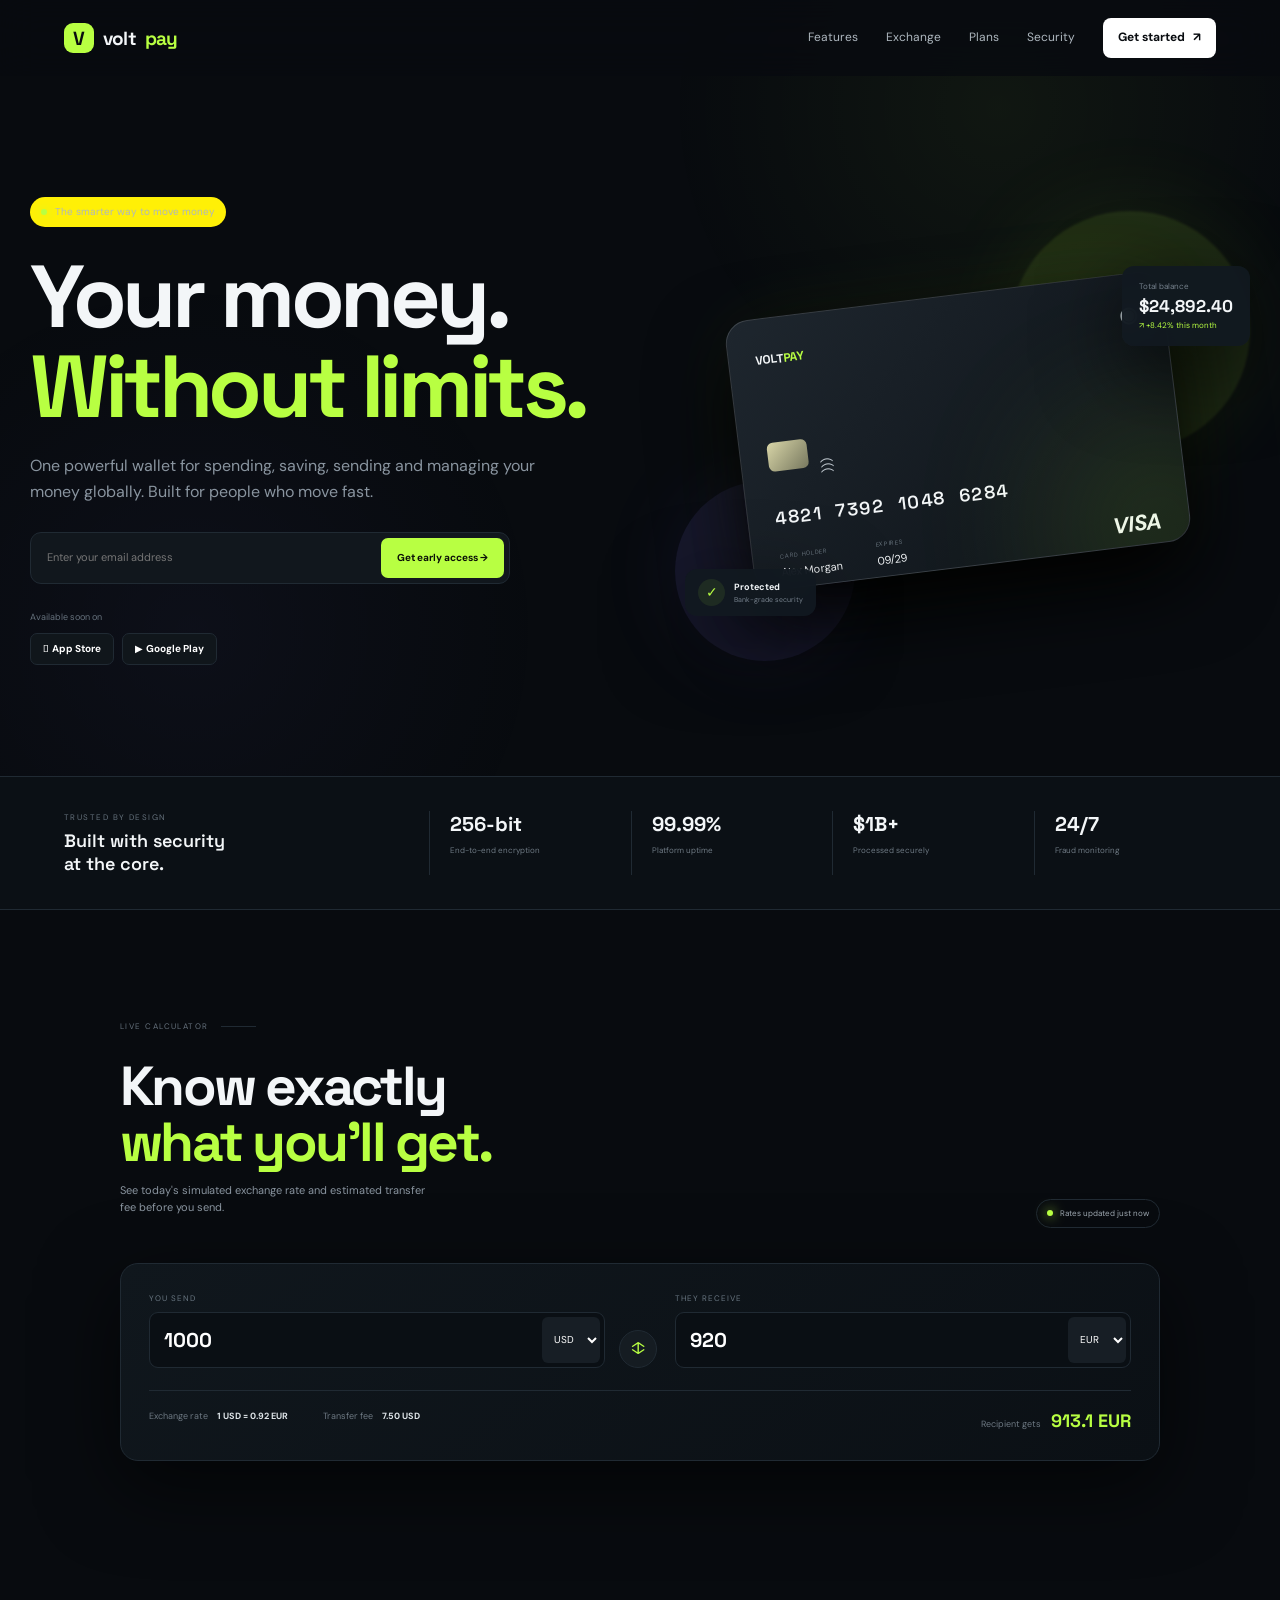
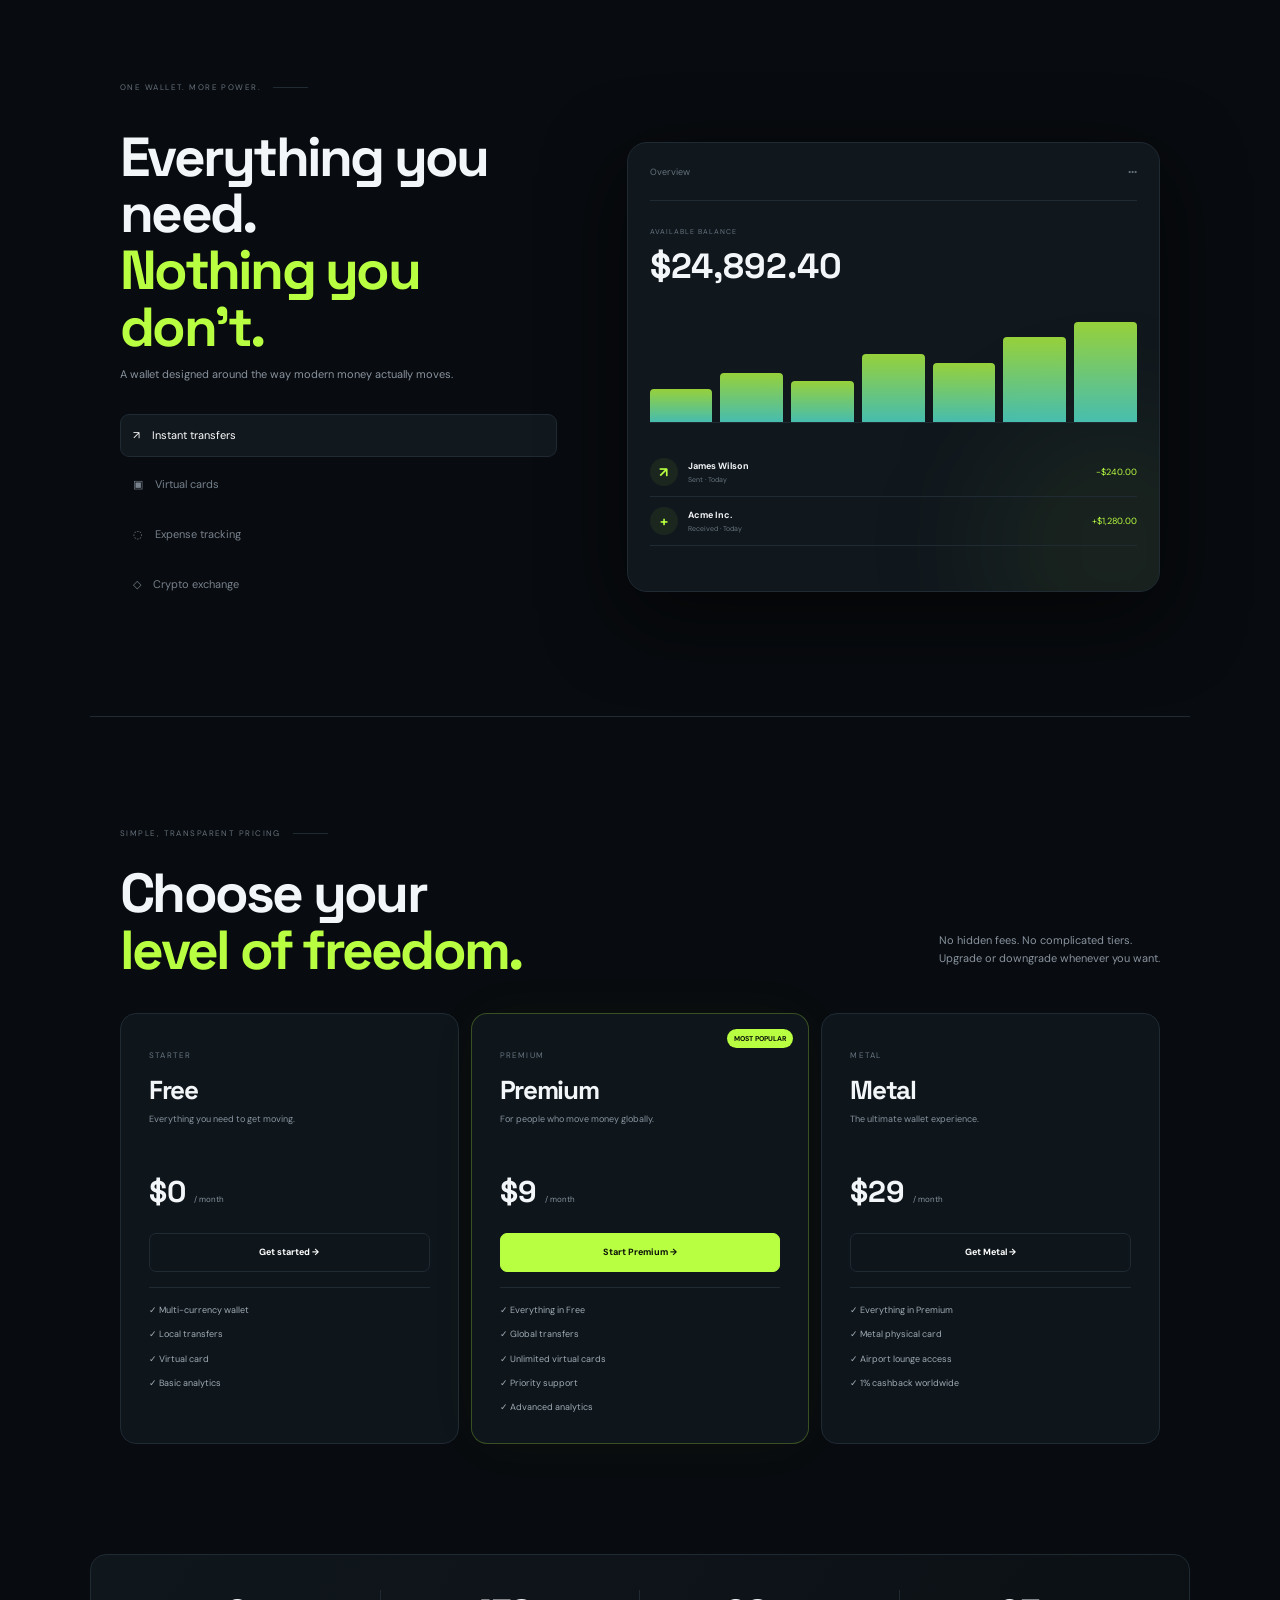
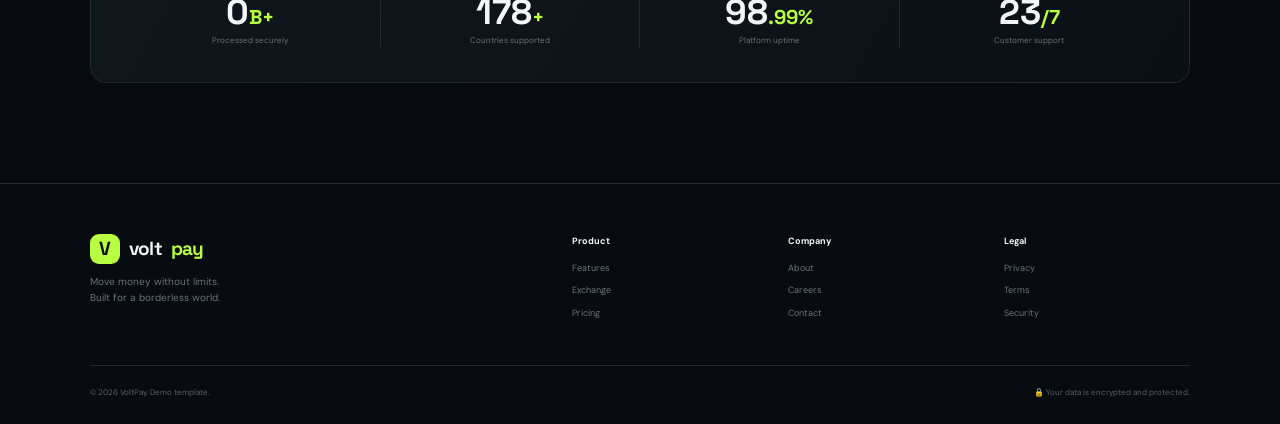
==== index.html @ f2772d33 "Add files via upload" ====
<!doctype html>
<html lang="en">
<head>
  <meta charset="utf-8">
  <meta name="viewport" content="width=device-width, initial-scale=1">
  <meta name="description" content="VoltPay — modern fintech and digital wallet landing page template.">
  <title>VoltPay — Digital Wallet</title>
  <link rel="preconnect" href="https://fonts.googleapis.com">
  <link rel="preconnect" href="https://fonts.gstatic.com" crossorigin>
  <link href="https://fonts.googleapis.com/css2?family=DM+Sans:wght@400;500;600;700&family=Space+Grotesk:wght@600;700&display=swap" rel="stylesheet">
  <link rel="stylesheet" href="css/styles.css">
</head>
<body>
<header class="site-header" id="site-header">
  <a class="logo" href="#"><span class="logo-mark">V</span>volt<span>pay</span></a>
  <nav class="nav" id="nav" aria-label="Primary navigation">
    <a href="#features">Features</a>
    <a href="#calculator">Exchange</a>
    <a href="#pricing">Plans</a>
    <a href="#security">Security</a>
    <a class="nav-cta" href="#signup">Get started <b>↗</b></a>
  </nav>
  <button class="menu-toggle" id="menu-toggle" aria-label="Open navigation" aria-expanded="false">☰</button>
</header>

<main>
<section class="hero">
  <div class="hero-copy">
    <div class="eyebrow"><i></i> The smarter way to move money</div>
    <h1>Your money.<br><em>Without limits.</em></h1>
    <p>One powerful wallet for spending, saving, sending and managing your money globally. Built for people who move fast.</p>
    <form class="signup" id="signup">
      <input type="email" placeholder="Enter your email address" aria-label="Email address" required>
      <button type="submit">Get early access <span>→</span></button>
    </form>
    <div class="download">
      <small>Available soon on</small>
      <div>
        <button type="button"> <b>App Store</b></button>
        <button type="button">▶ <b>Google Play</b></button>
      </div>
    </div>
  </div>

  <div class="hero-visual" aria-label="Digital card preview">
    <div class="orb orb-a"></div>
    <div class="orb orb-b"></div>
    <div class="wallet-card">
      <div class="card-top"><span>VOLT<span>PAY</span></span><i>◉</i></div>
      <div class="chip"></div>
      <div class="contactless">)))</div>
      <div class="card-number">4821&nbsp;&nbsp;7392&nbsp;&nbsp;1048&nbsp;&nbsp;6284</div>
      <div class="card-bottom">
        <span><small>CARD HOLDER</small>Alex Morgan</span>
        <span><small>EXPIRES</small>09/29</span>
        <strong>VISA</strong>
      </div>
    </div>
    <div class="balance-float">
      <small>Total balance</small>
      <b>$24,892.40</b>
      <span>↗ +8.42% this month</span>
    </div>
    <div class="secure-float"><i>✓</i><span><b>Protected</b><small>Bank-grade security</small></span></div>
  </div>
</section>

<section class="trust" id="security">
  <div class="trust-copy">
    <span>TRUSTED BY DESIGN</span>
    <b>Built with security<br>at the core.</b>
  </div>
  <div class="trust-items">
    <div><strong>256-bit</strong><small>End-to-end encryption</small></div>
    <div><strong>99.99%</strong><small>Platform uptime</small></div>
    <div><strong>$1B+</strong><small>Processed securely</small></div>
    <div><strong>24/7</strong><small>Fraud monitoring</small></div>
  </div>
</section>

<section class="section calculator" id="calculator">
  <div class="section-label">LIVE CALCULATOR <span></span></div>
  <div class="calc-head">
    <div>
      <h2>Know exactly<br><em>what you'll get.</em></h2>
      <p>See today's simulated exchange rate and estimated transfer fee before you send.</p>
    </div>
    <div class="rate-pill"><i></i> Rates updated just now</div>
  </div>
  <div class="calc-box">
    <div class="calc-field">
      <label for="amount">You send</label>
      <div><input id="amount" type="number" value="1000" min="0"><select id="from" aria-label="Send currency"><option>USD</option><option>EUR</option><option>GBP</option><option>NGN</option></select></div>
    </div>
    <button class="swap" id="swap" type="button" aria-label="Swap currencies">↕</button>
    <div class="calc-field">
      <label for="result">They receive</label>
      <div><input id="result" readonly><select id="to" aria-label="Receive currency"><option>EUR</option><option>USD</option><option>GBP</option><option>NGN</option></select></div>
    </div>
    <div class="calc-summary">
      <span>Exchange rate <b id="rate">—</b></span>
      <span>Transfer fee <b id="fee">—</b></span>
      <span class="receive">Recipient gets <strong id="receive">—</strong></span>
    </div>
  </div>
</section>

<section class="section features" id="features">
  <div class="section-label">ONE WALLET. MORE POWER. <span></span></div>
  <div class="feature-layout">
    <div>
      <h2>Everything you need.<br><em>Nothing you don't.</em></h2>
      <p class="intro">A wallet designed around the way modern money actually moves.</p>
      <div class="tabs" role="tablist" aria-label="Wallet features">
        <button class="active" data-tab="transfer" role="tab">↗ <span>Instant transfers</span></button>
        <button data-tab="card" role="tab">▣ <span>Virtual cards</span></button>
        <button data-tab="track" role="tab">◌ <span>Expense tracking</span></button>
        <button data-tab="crypto" role="tab">◇ <span>Crypto exchange</span></button>
      </div>
    </div>

    <div class="feature-screen">
      <div class="screen-top"><span>Overview</span><span>•••</span></div>

      <div class="feature-content active" data-panel="transfer">
        <small>AVAILABLE BALANCE</small>
        <strong>$24,892.40</strong>
        <div class="mini-chart"><i></i><i></i><i></i><i></i><i></i><i></i><i></i></div>
        <div class="transaction"><b>↗</b><span><strong>James Wilson</strong><small>Sent · Today</small></span><em>-$240.00</em></div>
        <div class="transaction"><b>+</b><span><strong>Acme Inc.</strong><small>Received · Today</small></span><em class="positive">+$1,280.00</em></div>
      </div>

      <div class="feature-content" data-panel="card">
        <div class="mock-virtual-card"><span>VOLT<span>PAY</span></span><b>•••• 6284</b></div>
        <h3>Virtual card ready</h3>
        <p>Create a disposable card for safer online payments.</p>
      </div>

      <div class="feature-content" data-panel="track">
        <div class="budget"><span>Monthly spending</span><b>$2,480 <small>/ $4,000</small></b><i><u></u></i></div>
        <h3>Stay in control</h3>
        <p>Automatic categories and smart spending insights.</p>
      </div>

      <div class="feature-content" data-panel="crypto">
        <div class="coin-row"><span>₿</span><b>Bitcoin</b><strong>$68,420</strong><em>+4.2%</em></div>
        <div class="coin-row"><span>Ξ</span><b>Ethereum</b><strong>$3,842</strong><em>+2.8%</em></div>
        <h3>Trade in one place</h3>
      </div>
    </div>
  </div>
</section>

<section class="section plans" id="pricing">
  <div class="section-label">SIMPLE, TRANSPARENT PRICING <span></span></div>
  <div class="pricing-head">
    <div><h2>Choose your<br><em>level of freedom.</em></h2></div>
    <p>No hidden fees. No complicated tiers.<br>Upgrade or downgrade whenever you want.</p>
  </div>
  <div class="price-grid">
    <article><span class="plan-tag">STARTER</span><h3>Free</h3><p>Everything you need to get moving.</p><strong>$0 <small>/ month</small></strong><button>Get started →</button><ul><li>✓ Multi-currency wallet</li><li>✓ Local transfers</li><li>✓ Virtual card</li><li>✓ Basic analytics</li></ul></article>
    <article class="featured"><span class="popular">MOST POPULAR</span><span class="plan-tag">PREMIUM</span><h3>Premium</h3><p>For people who move money globally.</p><strong>$9 <small>/ month</small></strong><button>Start Premium →</button><ul><li>✓ Everything in Free</li><li>✓ Global transfers</li><li>✓ Unlimited virtual cards</li><li>✓ Priority support</li><li>✓ Advanced analytics</li></ul></article>
    <article><span class="plan-tag">METAL</span><h3>Metal</h3><p>The ultimate wallet experience.</p><strong>$29 <small>/ month</small></strong><button>Get Metal →</button><ul><li>✓ Everything in Premium</li><li>✓ Metal physical card</li><li>✓ Airport lounge access</li><li>✓ 1% cashback worldwide</li></ul></article>
  </div>
</section>

<section class="counter-section" aria-label="Platform statistics">
  <div><strong class="counter" data-target="1">0</strong><span>B+</span><small>Processed securely</small></div>
  <div><strong class="counter" data-target="180">0</strong><span>+</span><small>Countries supported</small></div>
  <div><strong class="counter" data-target="99">0</strong><span>.99%</span><small>Platform uptime</small></div>
  <div><strong class="counter" data-target="24">0</strong><span>/7</span><small>Customer support</small></div>
</section>
</main>

<footer>
  <div class="footer-main">
    <div><a class="logo" href="#"><span class="logo-mark">V</span>volt<span>pay</span></a><p>Move money without limits.<br>Built for a borderless world.</p></div>
    <div class="footer-links">
      <div><b>Product</b><a href="#features">Features</a><a href="#calculator">Exchange</a><a href="#pricing">Pricing</a></div>
      <div><b>Company</b><a href="#">About</a><a href="#">Careers</a><a href="#">Contact</a></div>
      <div><b>Legal</b><a href="#">Privacy</a><a href="#">Terms</a><a href="#">Security</a></div>
    </div>
  </div>
  <div class="footer-bottom"><span>© 2026 VoltPay. Demo template.</span><span>🔒 Your data is encrypted and protected.</span></div>
</footer>
<script src="js/app.js"></script>
</body>
</html>
---- css/styles.css ----
/* =========================================================
   VOLTPAY DESIGN TOKENS
   Change these variables to rebrand the entire template.
   ========================================================= */
:root {
  --bg: #080b0f;
  --surface: #10151b;
  --surface-2: #151c23;
  --line: #202a33;
  --text: #f3f6f8;
  --muted: #89949f;
  --lime: #b8ff42;
  --cyan: #54e6d3;
  --purple: #8b7cff;
  --radius: 18px;
  --font: "DM Sans", sans-serif;
  --display: "Space Grotesk", sans-serif;
  --shadow: 0 25px 80px #0009;
}

* { box-sizing: border-box; }
html { scroll-behavior: smooth; }
body {
  margin: 0;
  overflow-x: hidden;
  background: var(--bg);
  color: var(--text);
  font: 14px/1.6 var(--font);
}
body::before {
  content: "";
  position: fixed;
  inset: 0;
  z-index: -1;
  pointer-events: none;
  background:
    radial-gradient(circle at 78% 12%, #b8ff420d, transparent 26%),
    radial-gradient(circle at 15% 70%, #8b7cff0b, transparent 28%);
}
button, input, select { font: inherit; }
button { cursor: pointer; }
a { color: inherit; text-decoration: none; }

.site-header {
  position: sticky;
  top: 0;
  z-index: 50;
  height: 76px;
  display: flex;
  align-items: center;
  justify-content: space-between;
  padding: 0 clamp(20px, 5vw, 80px);
  background: #080b0fcc;
  border-bottom: 1px solid #fff06;
  backdrop-filter: blur(18px);
}
.logo {
  display: flex;
  align-items: center;
  gap: 9px;
  font: 700 19px var(--display);
  letter-spacing: -.04em;
}
.logo > span:last-child { color: var(--lime); }
.logo-mark {
  display: grid;
  place-items: center;
  width: 30px;
  height: 30px;
  border-radius: 9px;
  background: var(--lime);
  color: #080b0f;
  font-weight: 800;
}
.nav { display: flex; align-items: center; gap: 28px; color: #aeb7bf; font-size: 12px; }
.nav a:hover { color: #fff; }
.nav-cta {
  padding: 10px 15px;
  border-radius: 8px;
  background: #fff;
  color: #080b0f !important;
  font-weight: 700;
}
.nav-cta b { margin-left: 5px; }
.menu-toggle { display: none; border: 0; background: transparent; color: #fff; font-size: 22px; }

.hero {
  max-width: 1280px;
  min-height: 700px;
  margin: auto;
  padding: 90px 30px 80px;
  display: grid;
  grid-template-columns: 1fr 1fr;
  align-items: center;
  gap: 50px;
}
.eyebrow {
  display: inline-flex;
  align-items: center;
  gap: 8px;
  padding: 7px 11px;
  border: 1px solid #fff10;
  border-radius: 99px;
  background: #fff006;
  color: #aeb7bf;
  font-size: 10px;
}
.eyebrow i, .rate-pill i {
  width: 6px;
  height: 6px;
  border-radius: 50%;
  background: var(--lime);
  box-shadow: 0 0 12px var(--lime);
}
h1, h2, h3 { font-family: var(--display); line-height: 1.03; letter-spacing: -.05em; }
h1 { margin: 25px 0 20px; font-size: clamp(55px, 7vw, 88px); }
h2 { font-size: clamp(35px, 5vw, 55px); margin: 0; }
em { color: var(--lime); font-style: normal; }
.hero-copy > p { max-width: 520px; color: var(--muted); font-size: 16px; }

.signup {
  max-width: 480px;
  margin: 28px 0 20px;
  padding: 5px;
  display: flex;
  border: 1px solid var(--line);
  border-radius: 11px;
  background: #11171d;
}
.signup input {
  flex: 1;
  min-width: 0;
  padding: 11px;
  border: 0;
  outline: 0;
  background: transparent;
  color: #fff;
  font-size: 11px;
}
.signup button {
  padding: 11px 16px;
  border: 0;
  border-radius: 7px;
  background: var(--lime);
  color: #0b0f08;
  font-size: 10px;
  font-weight: 700;
}
.download small { color: #66727d; font-size: 9px; }
.download > div { display: flex; gap: 8px; margin-top: 7px; }
.download button {
  padding: 7px 12px;
  border: 1px solid var(--line);
  border-radius: 7px;
  background: #10161b;
  color: #fff;
  font-size: 10px;
}

.hero-visual { position: relative; height: 500px; display: grid; place-items: center; }
.orb { position: absolute; border-radius: 50%; }
.orb-a { width: 240px; height: 240px; top: 30px; right: 0; background: #b8ff4220; filter: blur(1px); box-shadow: 0 0 100px #b8ff4215; }
.orb-b { width: 180px; height: 180px; left: 10px; bottom: 20px; background: #8b7cff20; box-shadow: 0 0 90px #8b7cff15; }
.wallet-card {
  position: relative;
  z-index: 2;
  width: min(440px, 80%);
  aspect-ratio: 1.62;
  padding: 27px;
  overflow: hidden;
  transform: rotate(-7deg);
  border: 1px solid #ffffff25;
  border-radius: 24px;
  background: linear-gradient(135deg, #1e262e, #0d1217);
  box-shadow: 0 35px 80px #000, 0 0 80px #b8ff4210;
}
.wallet-card::after {
  content: "";
  position: absolute;
  width: 220px;
  height: 220px;
  right: -80px;
  bottom: -90px;
  border-radius: 50%;
  background: var(--lime);
  filter: blur(80px);
  opacity: .15;
}
.card-top, .card-bottom { display: flex; align-items: center; justify-content: space-between; }
.card-top { font: 700 12px var(--display); }
.card-top span span { color: var(--lime); }
.card-top i { color: #b6c0c8; font-size: 21px; font-style: normal; }
.chip { width: 40px; height: 29px; margin-top: 70px; border-radius: 6px; background: linear-gradient(135deg, #d8d5a7, #77785f); }
.contactless { position: absolute; top: 142px; left: 78px; transform: rotate(-90deg); color: #bbc3ca; font-size: 13px; }
.card-number { margin-top: 35px; font: 600 18px var(--display); letter-spacing: .09em; }
.card-bottom { justify-content: flex-start; gap: 35px; margin-top: 20px; }
.card-bottom span { font-size: 11px; }
.card-bottom small { display: block; margin-bottom: 3px; color: #68747e; font-size: 6px; letter-spacing: .12em; }
.card-bottom strong { margin-left: auto; font-size: 22px; font-style: italic; }
.balance-float, .secure-float {
  position: absolute;
  z-index: 3;
  border: 1px solid #fff14;
  border-radius: 12px;
  background: #121920ef;
  backdrop-filter: blur(15px);
  box-shadow: var(--shadow);
}
.balance-float { top: 85px; right: 0; padding: 14px 17px; display: grid; gap: 2px; }
.balance-float small, .balance-float span { color: #75818c; font-size: 8px; }
.balance-float b { font: 700 17px var(--display); }
.balance-float span { color: var(--lime); }
.secure-float { left: 20px; bottom: 65px; padding: 10px 13px; display: flex; align-items: center; gap: 9px; }
.secure-float i { display: grid; place-items: center; width: 27px; height: 27px; border-radius: 50%; background: #b8ff4215; color: var(--lime); font-style: normal; }
.secure-float span { display: grid; font-size: 9px; }
.secure-float small { color: #77828d; font-size: 7px; }

.trust {
  display: grid;
  grid-template-columns: .8fr 2fr;
  gap: 50px;
  padding: 34px max(30px, 5vw);
  border-top: 1px solid var(--line);
  border-bottom: 1px solid var(--line);
  background: #0b1015;
}
.trust-copy { display: grid; gap: 5px; }
.trust-copy span, .section-label { color: #65717c; font-size: 8px; letter-spacing: .18em; }
.trust-copy b { font: 600 18px var(--display); }
.trust-items { display: grid; grid-template-columns: repeat(4, 1fr); gap: 20px; }
.trust-items div { padding-left: 20px; border-left: 1px solid var(--line); }
.trust-items strong { display: block; font: 700 20px var(--display); }
.trust-items small { color: #6f7a84; font-size: 8px; }

.section { max-width: 1100px; margin: auto; padding: 110px 30px; }
.section-label { display: flex; align-items: center; gap: 12px; }
.section-label span { width: 35px; height: 1px; background: var(--line); }
.calc-head, .pricing-head { display: flex; align-items: end; justify-content: space-between; margin: 25px 0 35px; }
.calc-head p, .pricing-head > p { max-width: 310px; color: var(--muted); font-size: 11px; }
.rate-pill { padding: 7px 10px; border: 1px solid var(--line); border-radius: 99px; color: #9da7b0; font-size: 8px; }
.rate-pill i { display: inline-block; margin-right: 5px; }

.calc-box {
  display: grid;
  grid-template-columns: 1fr 42px 1fr;
  gap: 14px;
  align-items: end;
  padding: 28px;
  border: 1px solid var(--line);
  border-radius: var(--radius);
  background: linear-gradient(145deg, #10171d, #0b1015);
  box-shadow: var(--shadow);
}
.calc-field label { display: block; margin-bottom: 7px; color: #697681; font-size: 8px; letter-spacing: .12em; text-transform: uppercase; }
.calc-field > div { display: flex; padding: 4px; border: 1px solid var(--line); border-radius: 9px; background: #0a0f14; }
.calc-field input { flex: 1; min-width: 0; padding: 10px; border: 0; outline: 0; background: transparent; color: #fff; font: 700 20px var(--display); }
.calc-field select { padding: 0 8px; border: 0; border-radius: 6px; background: #171e25; color: #fff; font-size: 10px; }
.swap { width: 38px; height: 38px; border: 1px solid var(--line); border-radius: 50%; background: #151c22; color: var(--lime); font-size: 17px; }
.calc-summary { grid-column: 1 / -1; display: flex; gap: 35px; margin-top: 8px; padding-top: 18px; border-top: 1px solid var(--line); color: #6d7882; font-size: 9px; }
.calc-summary b { margin-left: 7px; color: #dfe5e9; }
.calc-summary .receive { margin-left: auto; }
.calc-summary strong { margin-left: 8px; color: var(--lime); font: 700 18px var(--display); }

.feature-layout { display: grid; grid-template-columns: .9fr 1.1fr; gap: 70px; align-items: center; margin-top: 35px; }
.intro { max-width: 340px; color: var(--muted); font-size: 11px; }
.tabs { display: grid; gap: 6px; margin-top: 30px; }
.tabs button {
  display: flex; align-items: center; gap: 12px; padding: 12px;
  border: 1px solid transparent; border-radius: 9px;
  background: transparent; color: #77828d; text-align: left; font-size: 11px;
}
.tabs button.active { border-color: var(--line); background: #11181e; color: #fff; }
.feature-screen {
  position: relative;
  min-height: 450px;
  padding: 22px;
  overflow: hidden;
  border: 1px solid var(--line);
  border-radius: 20px;
  background: #10171d;
  box-shadow: var(--shadow);
}
.feature-screen::after { content: ""; position: absolute; width: 250px; height: 250px; right: -80px; bottom: -80px; border-radius: 50%; background: #b8ff4210; filter: blur(70px); }
.screen-top { display: flex; justify-content: space-between; padding-bottom: 20px; border-bottom: 1px solid var(--line); color: #66737d; font-size: 9px; }
.feature-content { display: none; position: relative; z-index: 1; }
.feature-content.active { display: block; }
.feature-content > small { display: block; margin-top: 25px; color: #697580; font-size: 7px; letter-spacing: .15em; }
.feature-content > strong { display: block; margin-top: 7px; font: 700 35px var(--display); }
.mini-chart { height: 110px; display: flex; align-items: end; gap: 8px; margin: 25px 0; border-bottom: 1px solid var(--line); }
.mini-chart i { flex: 1; display: block; border-radius: 4px 4px 0 0; background: linear-gradient(var(--lime), var(--cyan)); opacity: .8; }
.mini-chart i:nth-child(1) { height: 30%; }.mini-chart i:nth-child(2) { height: 45%; }.mini-chart i:nth-child(3) { height: 38%; }.mini-chart i:nth-child(4) { height: 62%; }.mini-chart i:nth-child(5) { height: 54%; }.mini-chart i:nth-child(6) { height: 78%; }.mini-chart i:nth-child(7) { height: 92%; }
.transaction { display: flex; align-items: center; gap: 10px; padding: 10px 0; border-bottom: 1px solid var(--line); }
.transaction > b { display: grid; place-items: center; width: 28px; height: 28px; border-radius: 50%; background: #b8ff4210; color: var(--lime); }
.transaction span { display: grid; flex: 1; font-size: 9px; }.transaction span small { color: #68747d; font-size: 7px; }
.transaction em { font-style: normal; font-size: 9px; }.positive { color: var(--lime); }
.mock-virtual-card { max-width: 300px; height: 150px; margin: 30px auto; padding: 20px; display: flex; flex-direction: column; justify-content: space-between; transform: rotate(3deg); border-radius: 15px; background: linear-gradient(135deg, #b8ff42, #75a928); color: #081008; font: 700 12px var(--display); box-shadow: 0 20px 50px #b8ff4220; }
.mock-virtual-card span span { color: #fff; }
.feature-content h3 { margin: 30px 0 4px; font: 700 20px var(--display); }
.feature-content p { color: var(--muted); font-size: 10px; }
.budget { margin-top: 30px; padding: 25px; border: 1px solid var(--line); border-radius: 12px; background: #0b1015; }
.budget span { display: block; color: #77828c; font-size: 9px; }.budget > b { display: block; margin: 8px 0 20px; font: 700 25px var(--display); }.budget small { color: var(--muted); font-size: 9px; }
.budget i { display: block; height: 9px; overflow: hidden; border-radius: 99px; background: #202a31; }.budget u { display: block; width: 62%; height: 100%; border-radius: 99px; background: var(--lime); text-decoration: none; }
.coin-row { display: grid; grid-template-columns: 35px 1fr auto auto; align-items: center; gap: 9px; padding: 16px 0; margin-top: 10px; border-bottom: 1px solid var(--line); }
.coin-row > span { display: grid; place-items: center; width: 30px; height: 30px; border-radius: 50%; background: #fff08; font-size: 16px; }.coin-row b, .coin-row strong { font-size: 10px; }.coin-row em { color: var(--lime); font-size: 8px; font-style: normal; }

.plans { border-top: 1px solid var(--line); }
.price-grid { display: grid; grid-template-columns: repeat(3, 1fr); gap: 12px; }
.price-grid article { position: relative; padding: 28px; border: 1px solid var(--line); border-radius: 16px; background: #0e151b; }
.price-grid article.featured { border-color: #b8ff4240; box-shadow: 0 0 60px #b8ff4208; }
.popular { position: absolute; top: 15px; right: 15px; padding: 4px 7px; border-radius: 99px; background: var(--lime); color: #0a1008; font-size: 7px; font-weight: 700; }
.plan-tag { color: #697681; font-size: 8px; letter-spacing: .15em; }
.price-grid h3 { margin: 12px 0 6px; font-size: 26px; }.price-grid p { min-height: 38px; color: var(--muted); font-size: 9px; }
.price-grid article > strong { display: block; margin: 22px 0; font: 700 30px var(--display); }.price-grid article > strong small { color: var(--muted); font: 400 8px var(--font); }
.price-grid button { width: 100%; padding: 11px; border: 1px solid var(--line); border-radius: 7px; background: transparent; color: #fff; font-size: 9px; font-weight: 700; }
.price-grid .featured button { border-color: var(--lime); background: var(--lime); color: #0a1008; }
.price-grid ul { display: grid; gap: 10px; margin: 15px 0 0; padding: 15px 0 0; border-top: 1px solid var(--line); color: #a0abb4; font-size: 9px; list-style: none; }

.counter-section {
  max-width: 1100px;
  margin: 0 auto 100px;
  padding: 35px 30px;
  display: grid;
  grid-template-columns: repeat(4, 1fr);
  text-align: center;
  border: 1px solid var(--line);
  border-radius: 16px;
  background: linear-gradient(120deg, #10171c, #0b1015);
}
.counter-section div { border-right: 1px solid var(--line); }.counter-section div:last-child { border: 0; }
.counter-section strong { font: 700 35px var(--display); }.counter-section span { color: var(--lime); font: 700 20px var(--display); }.counter-section small { display: block; color: #66727c; font-size: 8px; }

footer { padding: 50px max(30px, 5vw) 25px; border-top: 1px solid var(--line); }
.footer-main { max-width: 1100px; margin: auto; display: grid; grid-template-columns: 1.3fr 2fr; gap: 80px; }
.footer-main > div:first-child p { color: #68747d; font-size: 10px; }
.footer-links { display: grid; grid-template-columns: repeat(3, 1fr); gap: 30px; }
.footer-links div { display: grid; align-content: start; gap: 8px; }.footer-links b { margin-bottom: 5px; font-size: 9px; }.footer-links a { color: #68747d; font-size: 9px; }.footer-links a:hover { color: #fff; }
.footer-bottom { max-width: 1100px; margin: 45px auto 0; padding-top: 20px; display: flex; justify-content: space-between; border-top: 1px solid var(--line); color: #53606b; font-size: 8px; }

@media (max-width: 850px) {
  .nav { gap: 15px; }.hero { grid-template-columns: 1fr; padding-top: 65px; }.hero-visual { height: 450px; }
  .trust { grid-template-columns: 1fr; }.feature-layout { grid-template-columns: 1fr; gap: 40px; }
  .price-grid { grid-template-columns: 1fr; }.counter-section { grid-template-columns: 1fr 1fr; gap: 25px; }.counter-section div:nth-child(2) { border: 0; }
  .footer-main { grid-template-columns: 1fr; gap: 30px; }
}
@media (max-width: 650px) {
  .site-header { height: 65px; }.menu-toggle { display: block; }
  .nav {
    position: fixed; top: 65px; right: 0; bottom: 0; width: 260px; padding: 35px 25px;
    flex-direction: column; align-items: flex-start; background: #0c1218;
    border-left: 1px solid var(--line); transform: translateX(100%); transition: transform .25s;
  }
  .nav.open { transform: translateX(0); }.nav-cta { margin-top: 10px; }
  .hero { padding: 55px 20px 70px; }.hero-copy > p { font-size: 14px; }
  .signup { display: block; padding: 0; border: 0; background: transparent; }.signup input { width: 100%; margin-bottom: 7px; padding: 13px; border: 1px solid var(--line); border-radius: 8px; background: #11171d; }.signup button { width: 100%; }
  .hero-visual { height: 380px; }.wallet-card { width: 92%; padding: 20px; }.chip { margin-top: 40px; }.card-number { margin-top: 28px; font-size: 13px; }
  .balance-float { top: 35px; right: -5px; }.secure-float { left: -5px; bottom: 25px; }
  .trust { padding: 30px 20px; }.trust-items { grid-template-columns: 1fr 1fr; gap: 18px; }.trust-items div { padding-left: 12px; }
  .section { padding: 75px 20px; }.calc-head, .pricing-head { display: block; }.rate-pill { display: inline-block; margin-top: 20px; }
  .calc-box { grid-template-columns: 1fr; padding: 18px; }.swap { justify-self: center; }.calc-summary { display: grid; gap: 10px; }.calc-summary .receive { margin: 0; }
  .feature-screen { min-height: 390px; }.counter-section { margin: 0 20px 70px; padding: 25px 15px; }
  .footer-links { grid-template-columns: 1fr 1fr; }.footer-bottom { display: grid; gap: 8px; }
}
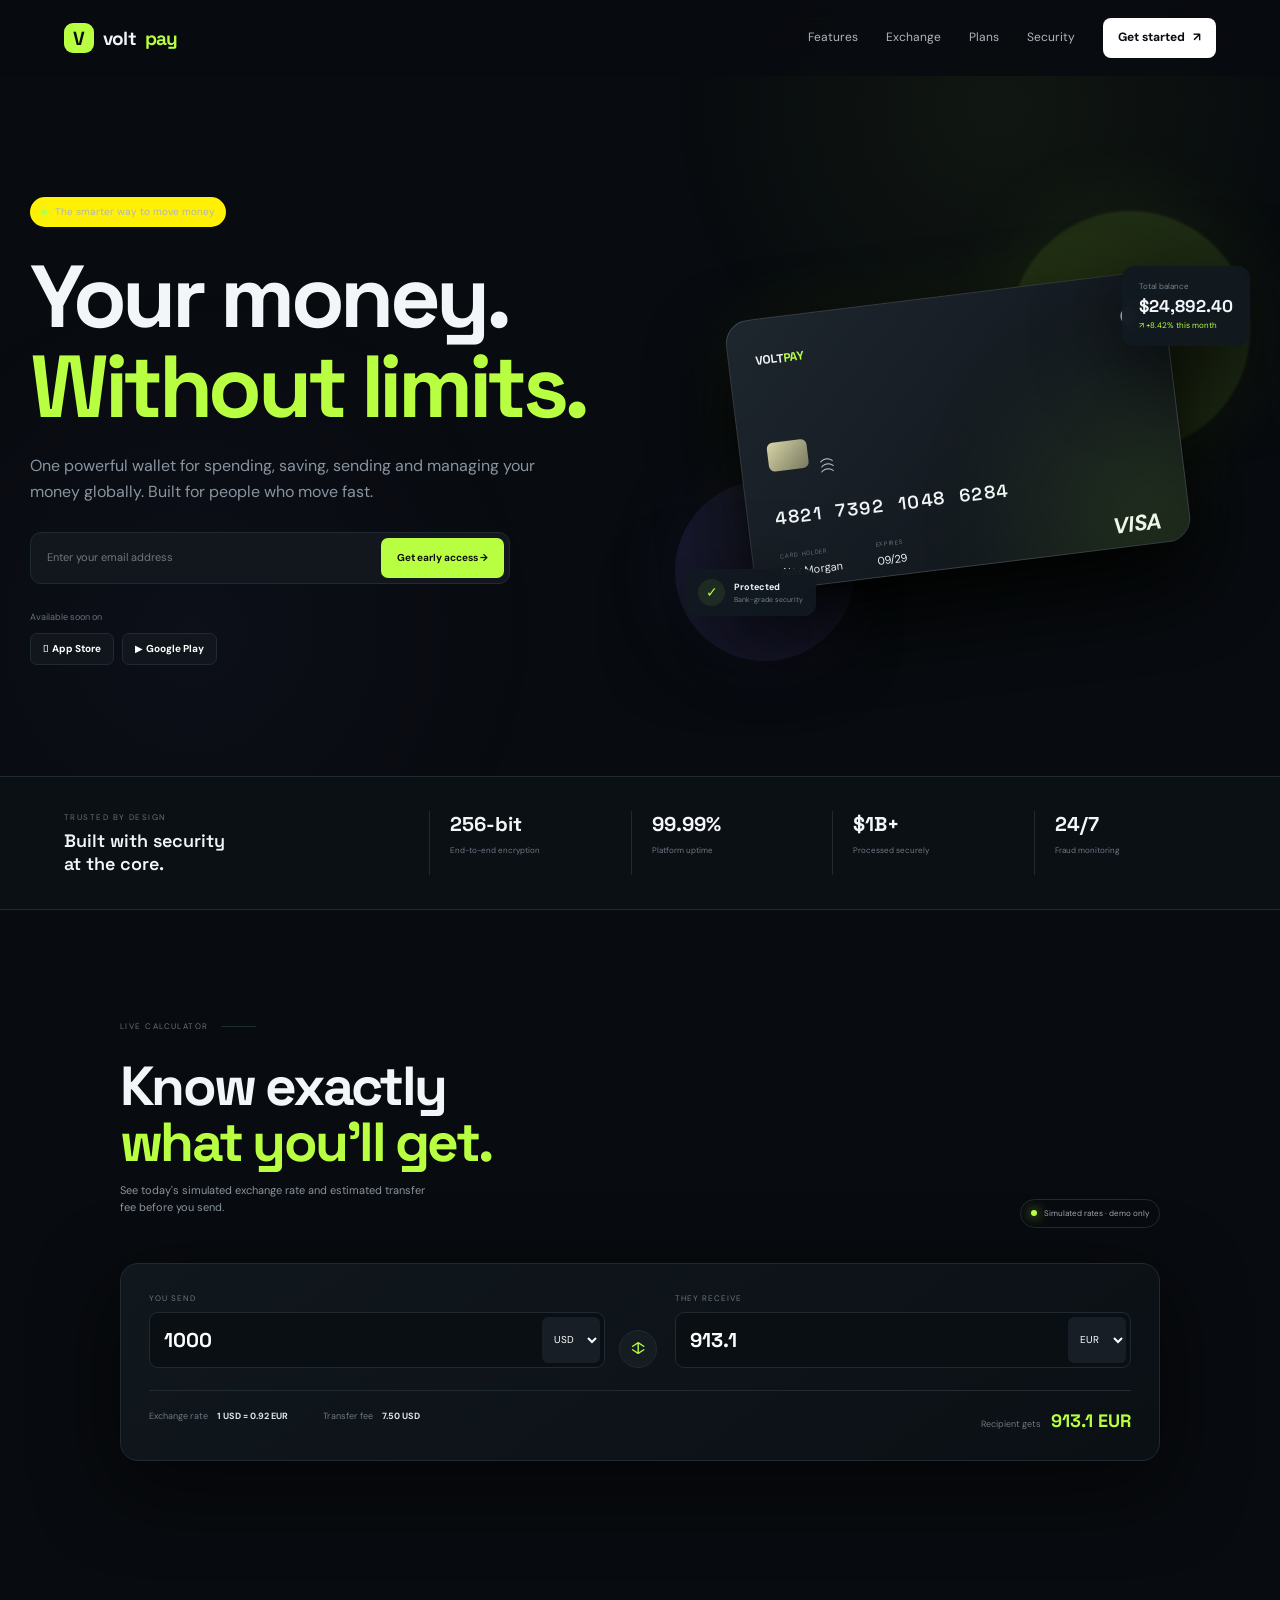
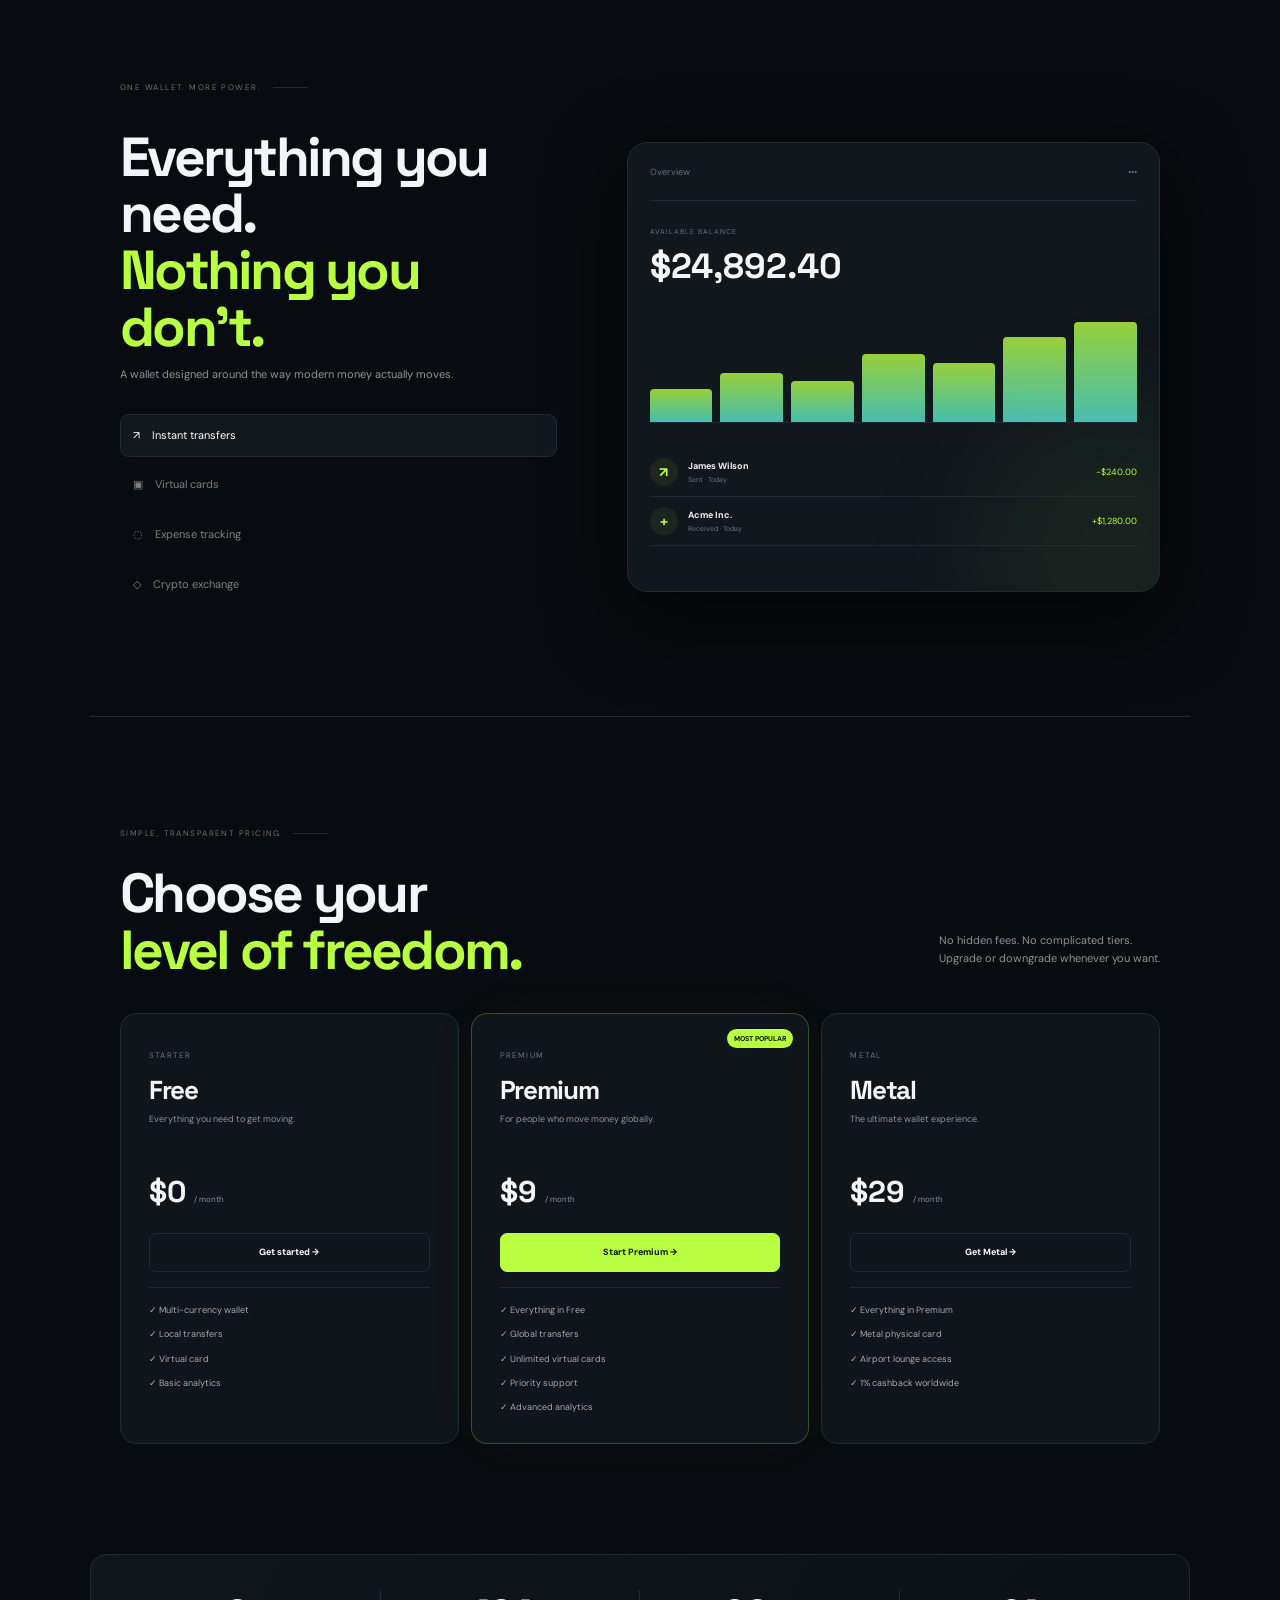
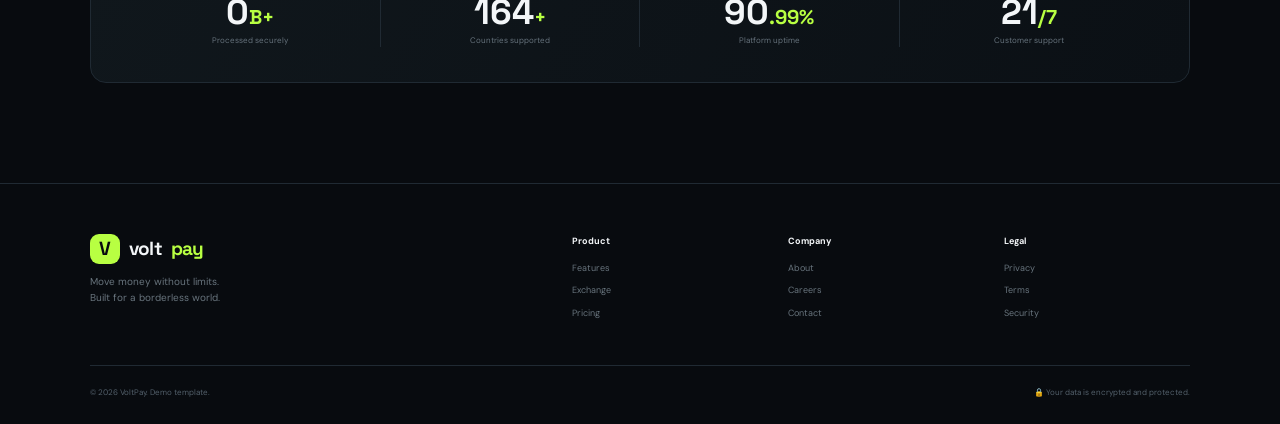
==== commit 20a5ccef: "Restore VoltPay styling and navigation foundation" ====
--- a/index.html
+++ b/index.html
@@ -9,6 +9,7 @@
   <link rel="preconnect" href="https://fonts.gstatic.com" crossorigin>
   <link href="https://fonts.googleapis.com/css2?family=DM+Sans:wght@400;500;600;700&family=Space+Grotesk:wght@600;700&display=swap" rel="stylesheet">
   <link rel="stylesheet" href="css/styles.css">
+  <link rel="stylesheet" href="css/phase-3-fixes.css">
 </head>
 <body>
 <header class="site-header" id="site-header">
--- a/css/phase-3-fixes.css
+++ b/css/phase-3-fixes.css
@@ -0,0 +1,254 @@
+/* VoltPay Phase 3 repair layer. Restores the intended layout while keeping Phase 2 JS/accessibility work. */
+
+/* Keep the primary header visible throughout the page. */
+.site-header {
+  position: fixed;
+  top: 0;
+  right: 0;
+  left: 0;
+  width: 100%;
+  z-index: 100;
+}
+
+main { padding-top: 76px; }
+section[id] { scroll-margin-top: 96px; }
+
+/* Restore the HTML structure used by the original pricing cards. */
+.price-grid {
+  display: grid;
+  grid-template-columns: repeat(3, 1fr);
+  gap: 12px;
+}
+.price-grid article {
+  position: relative;
+  padding: 28px;
+  border: 1px solid var(--line);
+  border-radius: 16px;
+  background: #0e151b;
+}
+.price-grid article.featured {
+  border-color: #b8ff4240;
+  box-shadow: 0 0 60px #b8ff4208;
+}
+.popular {
+  position: absolute;
+  top: 15px;
+  right: 15px;
+  padding: 4px 7px;
+  border-radius: 99px;
+  background: var(--lime);
+  color: #0a1008;
+  font-size: 7px;
+  font-weight: 700;
+}
+.plan-tag { color: #697681; font-size: 8px; letter-spacing: .15em; }
+.price-grid h3 { margin: 12px 0 6px; font-size: 26px; }
+.price-grid p { min-height: 38px; color: var(--muted); font-size: 9px; }
+.price-grid article > strong { display: block; margin: 22px 0; font: 700 30px var(--display); }
+.price-grid article > strong small { color: var(--muted); font: 400 8px var(--font); }
+.price-grid button {
+  width: 100%;
+  padding: 11px;
+  border: 1px solid var(--line);
+  border-radius: 7px;
+  background: transparent;
+  color: #fff;
+  font-size: 9px;
+  font-weight: 700;
+}
+.price-grid .featured button { border-color: var(--lime); background: var(--lime); color: #0a1008; }
+.price-grid ul {
+  display: grid;
+  gap: 10px;
+  margin: 15px 0 0;
+  padding: 15px 0 0;
+  border-top: 1px solid var(--line);
+  color: #a0abb4;
+  font-size: 9px;
+  list-style: none;
+}
+
+/* Restore the CSS-built visuals inside the feature switcher. */
+.transaction {
+  display: flex;
+  align-items: center;
+  gap: 10px;
+  padding: 10px 0;
+  border-bottom: 1px solid var(--line);
+}
+.transaction > b {
+  display: grid;
+  place-items: center;
+  width: 28px;
+  height: 28px;
+  border-radius: 50%;
+  background: #b8ff4210;
+  color: var(--lime);
+}
+.transaction span { display: grid; flex: 1; font-size: 9px; }
+.transaction span small { color: #68747d; font-size: 7px; }
+.transaction em { font-style: normal; font-size: 9px; }
+.positive { color: var(--lime); }
+.mock-virtual-card {
+  max-width: 300px;
+  height: 150px;
+  margin: 30px auto;
+  padding: 20px;
+  display: flex;
+  flex-direction: column;
+  justify-content: space-between;
+  transform: rotate(3deg);
+  border-radius: 15px;
+  background: linear-gradient(135deg, #b8ff42, #75a928);
+  color: #081008;
+  font: 700 12px var(--display);
+  box-shadow: 0 20px 50px #b8ff4220;
+}
+.mock-virtual-card span span { color: #fff; }
+.feature-content h3 { margin: 30px 0 4px; font: 700 20px var(--display); }
+.feature-content p { color: var(--muted); font-size: 10px; }
+.budget {
+  margin-top: 30px;
+  padding: 25px;
+  border: 1px solid var(--line);
+  border-radius: 12px;
+  background: #0b1015;
+}
+.budget span { display: block; color: #77828c; font-size: 9px; }
+.budget > b { display: block; margin: 8px 0 20px; font: 700 25px var(--display); }
+.budget small { color: var(--muted); font-size: 9px; }
+.budget i { display: block; height: 9px; overflow: hidden; border-radius: 99px; background: #202a31; }
+.budget u { display: block; width: 62%; height: 100%; border-radius: 99px; background: var(--lime); text-decoration: none; }
+.coin-row {
+  display: grid;
+  grid-template-columns: 35px 1fr auto auto;
+  align-items: center;
+  gap: 9px;
+  padding: 16px 0;
+  margin-top: 10px;
+  border-bottom: 1px solid var(--line);
+}
+.coin-row > span {
+  display: grid;
+  place-items: center;
+  width: 30px;
+  height: 30px;
+  border-radius: 50%;
+  background: #fff08;
+  font-size: 16px;
+}
+.coin-row b, .coin-row strong { font-size: 10px; }
+.coin-row em { color: var(--lime); font-size: 8px; font-style: normal; }
+
+/* Restore the stats card/grid using the actual HTML classes. */
+.counter-section {
+  max-width: 1100px;
+  margin: 0 auto 100px;
+  padding: 35px 30px;
+  display: grid;
+  grid-template-columns: repeat(4, 1fr);
+  text-align: center;
+  border: 1px solid var(--line);
+  border-radius: 16px;
+  background: linear-gradient(120deg, #10171c, #0b1015);
+}
+.counter-section div { border-right: 1px solid var(--line); }
+.counter-section div:last-child { border: 0; }
+.counter-section strong { font: 700 35px var(--display); }
+.counter-section span { color: var(--lime); font: 700 20px var(--display); }
+.counter-section small { display: block; color: #66727c; font-size: 8px; }
+
+/* Restore the footer structure used by the HTML. */
+footer { padding: 50px max(30px, 5vw) 25px; border-top: 1px solid var(--line); }
+.footer-main { max-width: 1100px; margin: auto; display: grid; grid-template-columns: 1.3fr 2fr; gap: 80px; }
+.footer-main > div:first-child p { color: #68747d; font-size: 10px; }
+.footer-links { display: grid; grid-template-columns: repeat(3, 1fr); gap: 30px; }
+.footer-links div { display: grid; align-content: start; gap: 8px; }
+.footer-links b { margin-bottom: 5px; font-size: 9px; }
+.footer-links a { color: #68747d; font-size: 9px; }
+.footer-links a:hover { color: #fff; }
+.footer-bottom { max-width: 1100px; margin: 45px auto 0; padding-top: 20px; display: flex; justify-content: space-between; border-top: 1px solid var(--line); color: #53606b; font-size: 8px; }
+
+@media (max-width: 850px) {
+  .price-grid { grid-template-columns: 1fr; }
+  .counter-section { grid-template-columns: 1fr 1fr; gap: 25px; }
+  .counter-section div:nth-child(2) { border: 0; }
+  .footer-main { grid-template-columns: 1fr; gap: 30px; }
+}
+
+@media (max-width: 650px) {
+  .site-header { height: 65px; }
+  main { padding-top: 65px; }
+  section[id] { scroll-margin-top: 80px; }
+
+  .nav {
+    position: fixed;
+    top: 65px;
+    right: 0;
+    bottom: 0;
+    z-index: 110;
+    width: min(280px, 86vw);
+    max-width: 100vw;
+    height: calc(100dvh - 65px);
+    max-height: calc(100dvh - 65px);
+    padding: 24px 20px 28px;
+    flex-direction: column;
+    align-items: stretch;
+    justify-content: flex-start;
+    gap: 3px;
+    overflow-x: hidden;
+    overflow-y: auto;
+    overscroll-behavior: contain;
+    visibility: hidden;
+    background: #0c1218 !important;
+    border-left: 1px solid var(--line);
+    box-shadow: -20px 0 55px #0008;
+    transform: translateX(100%);
+    transition: transform .25s ease, visibility 0s linear .25s;
+  }
+  .nav a {
+    flex: 0 0 auto;
+    width: 100%;
+    min-height: 48px;
+    display: flex;
+    align-items: center;
+    padding: 12px;
+    border-radius: 8px;
+    color: #e1e7eb;
+    font-size: 15px;
+    line-height: 1.3;
+    font-weight: 600;
+  }
+  .nav a:hover { background: #151e26; color: #fff; }
+  .nav-cta { margin-top: 10px; background: var(--lime) !important; color: #080b0f !important; }
+  .nav.open {
+    visibility: visible;
+    transform: translateX(0);
+    transition: transform .25s ease, visibility 0s;
+  }
+  .hero { padding: 55px 20px 70px; }
+  .hero-visual { height: 380px; }
+  .wallet-card { width: 92%; padding: 20px; }
+  .chip { margin-top: 40px; }
+  .card-number { margin-top: 28px; font-size: 13px; }
+  .balance-float { top: 35px; right: -5px; }
+  .secure-float { left: -5px; bottom: 25px; }
+  .trust { padding: 30px 20px; }
+  .trust-items { grid-template-columns: 1fr 1fr; gap: 18px; }
+  .trust-items div { padding-left: 12px; }
+  .section { padding: 75px 20px; }
+  .calc-head, .pricing-head { display: block; }
+  .rate-pill { display: inline-block; margin-top: 20px; }
+  .calc-box { grid-template-columns: 1fr; padding: 18px; }
+  .swap { justify-self: center; }
+  .calc-summary { display: grid; gap: 10px; }
+  .calc-summary .receive { margin: 0; }
+  .feature-screen { min-height: 390px; }
+  .counter-section { margin: 0 20px 70px; padding: 25px 15px; }
+  .footer-links { grid-template-columns: 1fr 1fr; }
+  .footer-bottom { display: grid; gap: 8px; }
+}
+
+@media (prefers-reduced-motion: reduce) {
+  .nav { transition: none; }
+}
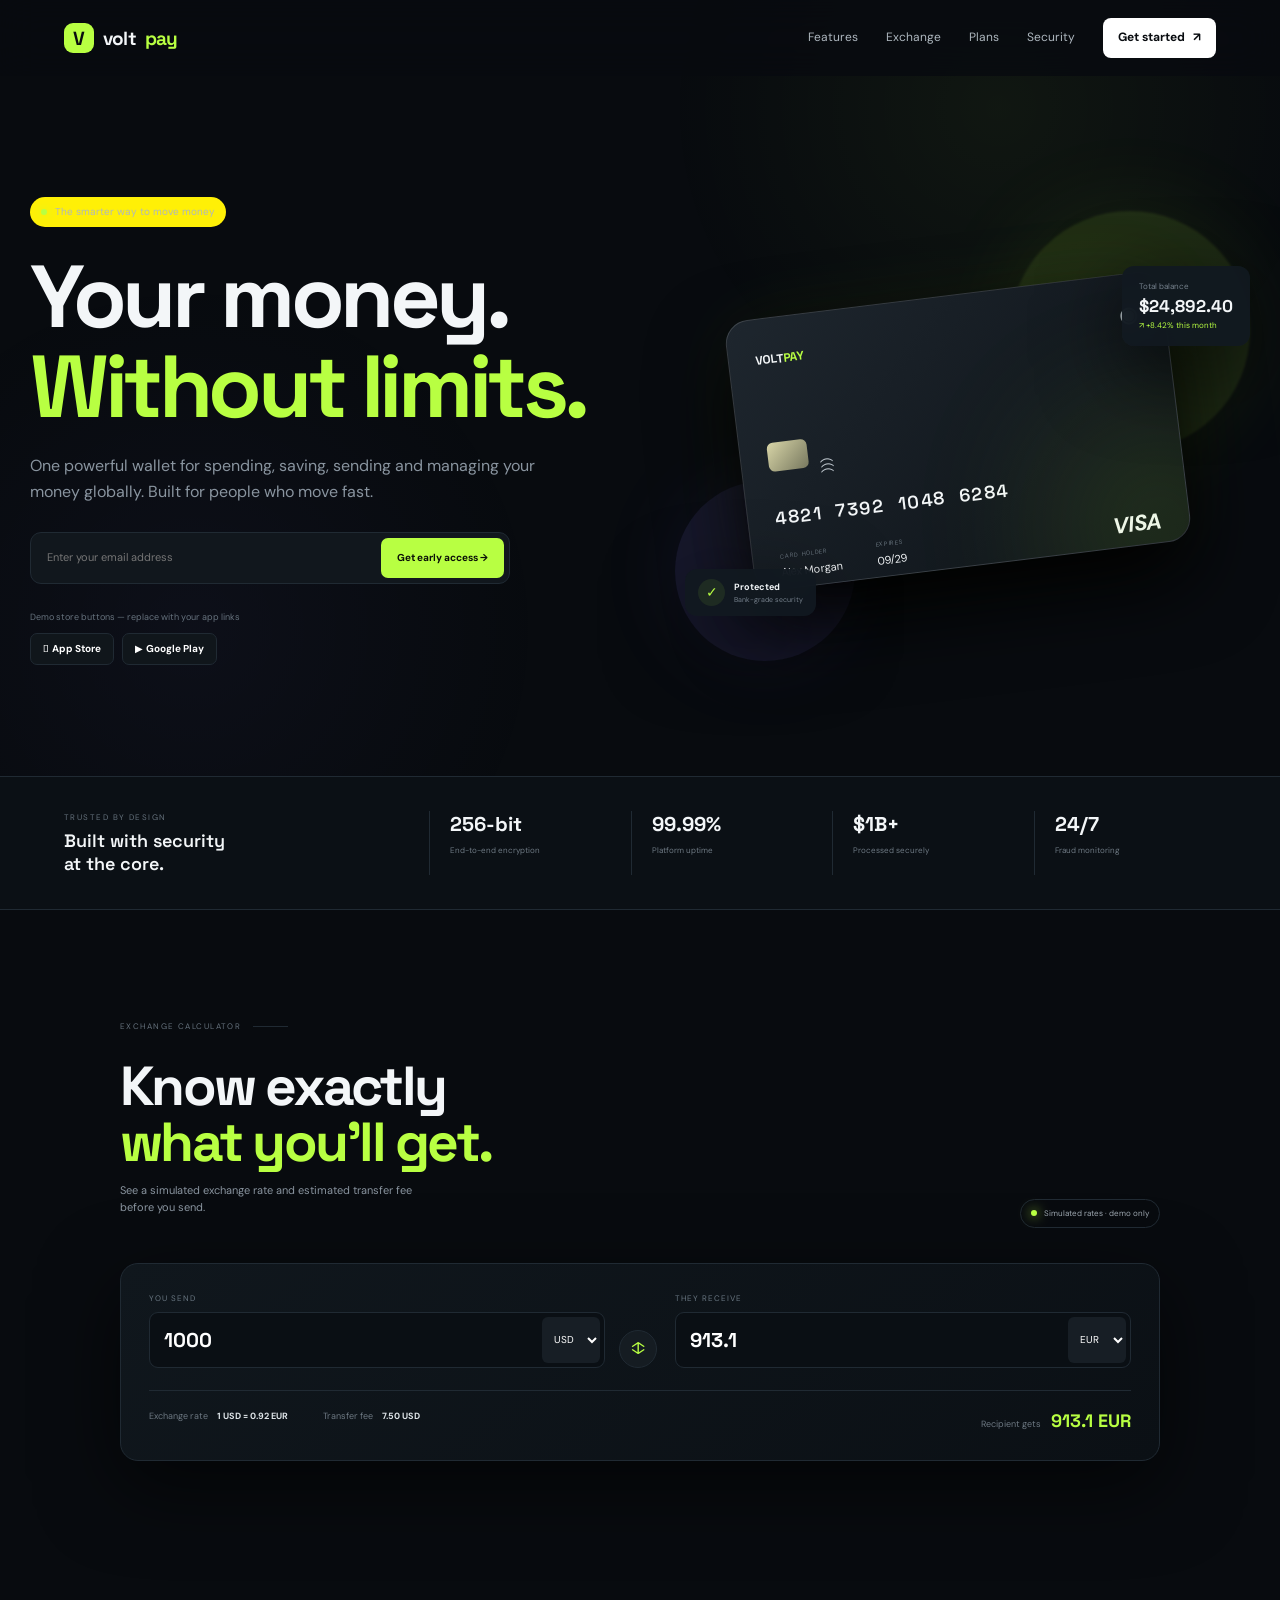
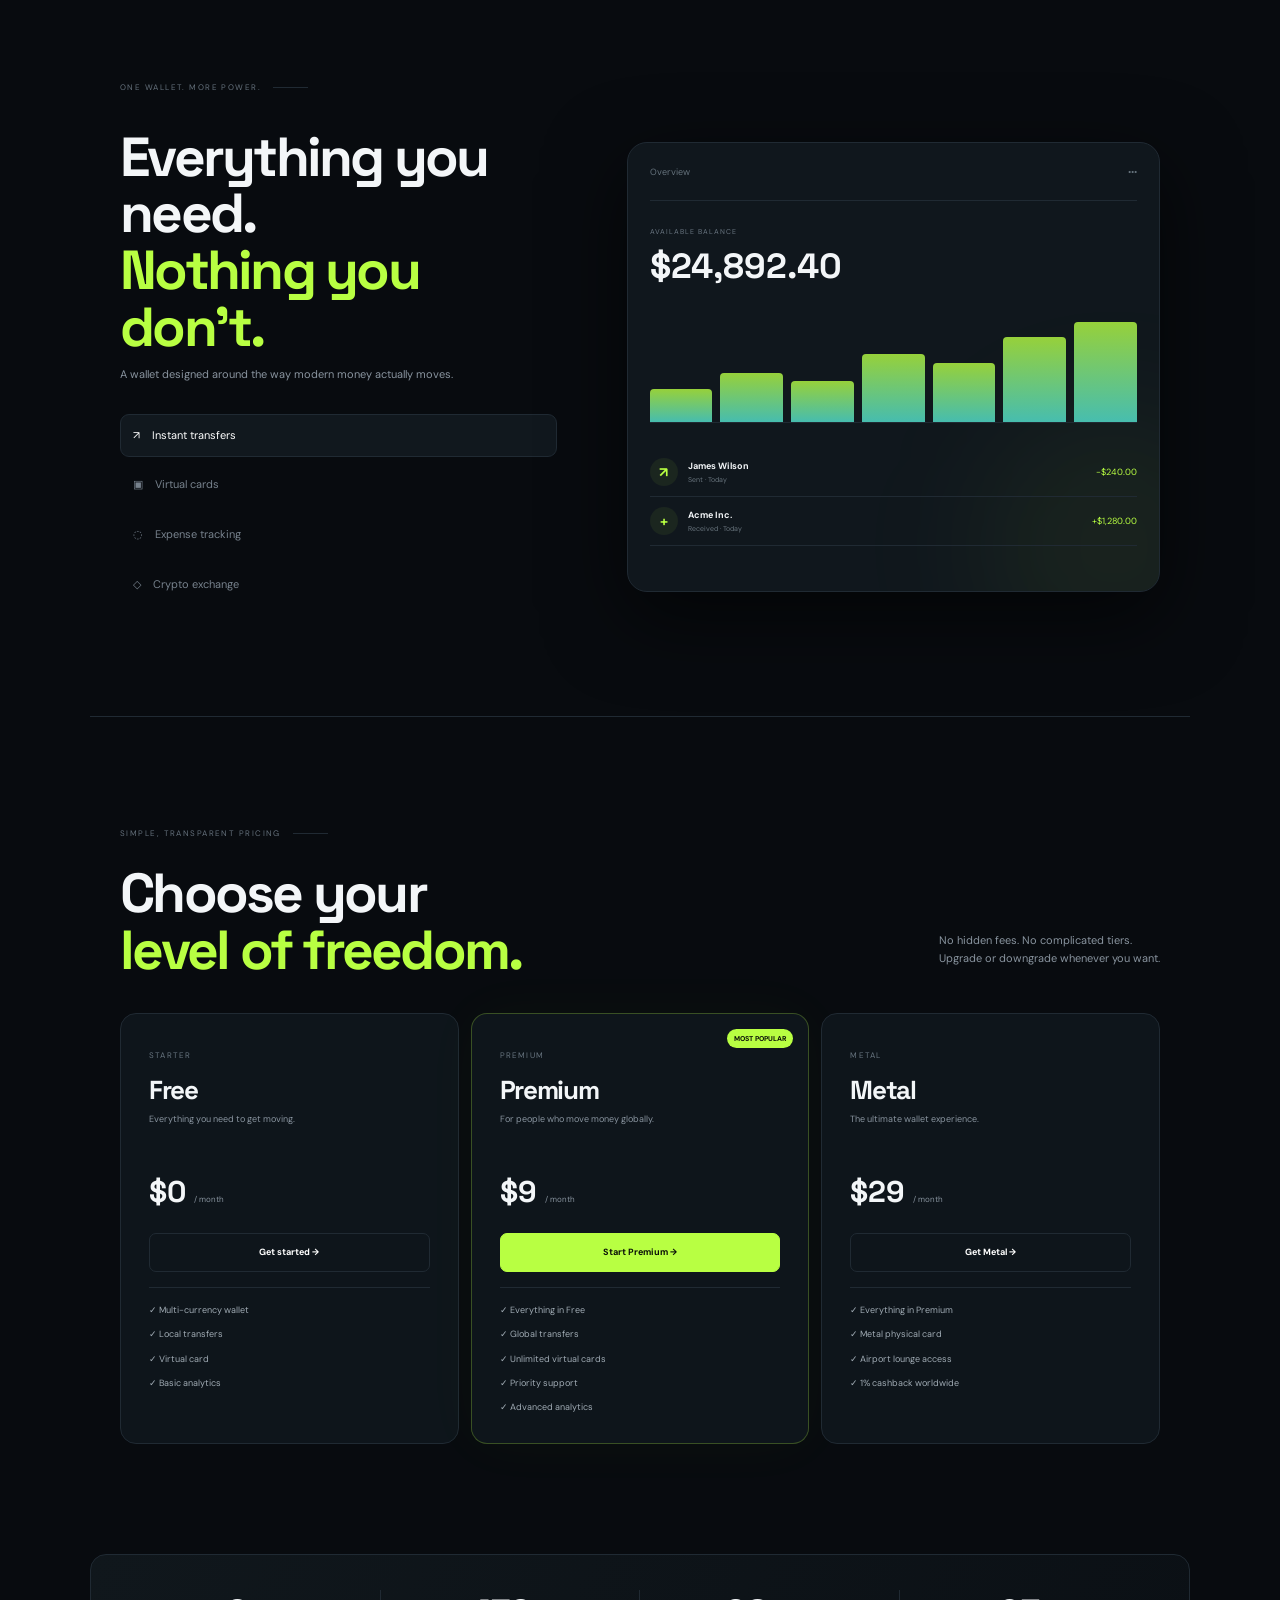
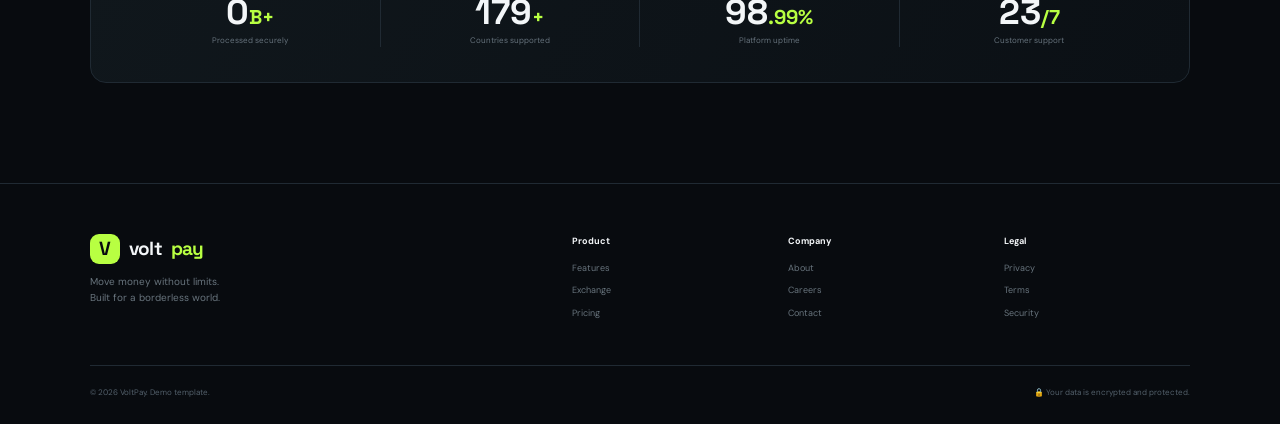
==== commit 8b669ade: "feat: strengthen VoltPay SEO and demo clarity" ====
--- a/index.html
+++ b/index.html
@@ -3,17 +3,24 @@
 <head>
   <meta charset="utf-8">
   <meta name="viewport" content="width=device-width, initial-scale=1">
-  <meta name="description" content="VoltPay — modern fintech and digital wallet landing page template.">
-  <title>VoltPay — Digital Wallet</title>
+  <meta name="description" content="VoltPay — modern fintech and digital wallet landing page template for businesses, startups and financial products.">
+  <meta name="theme-color" content="#080b0f">
+  <meta property="og:type" content="website">
+  <meta property="og:title" content="VoltPay — Digital Wallet Template">
+  <meta property="og:description" content="A modern fintech and digital wallet landing page template built with HTML, CSS and JavaScript.">
+  <meta property="og:url" content="https://dev-muhadz.github.io/voltpay-fintech-digital-wallet-template/">
+  <link rel="canonical" href="https://dev-muhadz.github.io/voltpay-fintech-digital-wallet-template/">
+  <link rel="icon" href="favicon.svg" type="image/svg+xml">
   <link rel="preconnect" href="https://fonts.googleapis.com">
   <link rel="preconnect" href="https://fonts.gstatic.com" crossorigin>
   <link href="https://fonts.googleapis.com/css2?family=DM+Sans:wght@400;500;600;700&family=Space+Grotesk:wght@600;700&display=swap" rel="stylesheet">
+  <title>VoltPay — Digital Wallet Template</title>
   <link rel="stylesheet" href="css/styles.css">
   <link rel="stylesheet" href="css/phase-3-fixes.css">
 </head>
 <body>
 <header class="site-header" id="site-header">
-  <a class="logo" href="#"><span class="logo-mark">V</span>volt<span>pay</span></a>
+  <a class="logo" href="#" aria-label="VoltPay home"><span class="logo-mark">V</span>volt<span>pay</span></a>
   <nav class="nav" id="nav" aria-label="Primary navigation">
     <a href="#features">Features</a>
     <a href="#calculator">Exchange</a>
@@ -35,10 +42,10 @@
       <button type="submit">Get early access <span>→</span></button>
     </form>
     <div class="download">
-      <small>Available soon on</small>
+      <small>Demo store buttons — replace with your app links</small>
       <div>
-        <button type="button"> <b>App Store</b></button>
-        <button type="button">▶ <b>Google Play</b></button>
+        <button type="button" aria-label="App Store placeholder — replace with your App Store URL"> <b>App Store</b></button>
+        <button type="button" aria-label="Google Play placeholder — replace with your Google Play URL">▶ <b>Google Play</b></button>
       </div>
     </div>
   </div>
@@ -80,13 +87,13 @@
 </section>
 
 <section class="section calculator" id="calculator">
-  <div class="section-label">LIVE CALCULATOR <span></span></div>
+  <div class="section-label">EXCHANGE CALCULATOR <span></span></div>
   <div class="calc-head">
     <div>
       <h2>Know exactly<br><em>what you'll get.</em></h2>
-      <p>See today's simulated exchange rate and estimated transfer fee before you send.</p>
+      <p>See a simulated exchange rate and estimated transfer fee before you send.</p>
     </div>
-    <div class="rate-pill"><i></i> Rates updated just now</div>
+    <div class="rate-pill"><i></i> Simulated rates · demo only</div>
   </div>
   <div class="calc-box">
     <div class="calc-field">
@@ -159,9 +166,9 @@
     <p>No hidden fees. No complicated tiers.<br>Upgrade or downgrade whenever you want.</p>
   </div>
   <div class="price-grid">
-    <article><span class="plan-tag">STARTER</span><h3>Free</h3><p>Everything you need to get moving.</p><strong>$0 <small>/ month</small></strong><button>Get started →</button><ul><li>✓ Multi-currency wallet</li><li>✓ Local transfers</li><li>✓ Virtual card</li><li>✓ Basic analytics</li></ul></article>
-    <article class="featured"><span class="popular">MOST POPULAR</span><span class="plan-tag">PREMIUM</span><h3>Premium</h3><p>For people who move money globally.</p><strong>$9 <small>/ month</small></strong><button>Start Premium →</button><ul><li>✓ Everything in Free</li><li>✓ Global transfers</li><li>✓ Unlimited virtual cards</li><li>✓ Priority support</li><li>✓ Advanced analytics</li></ul></article>
-    <article><span class="plan-tag">METAL</span><h3>Metal</h3><p>The ultimate wallet experience.</p><strong>$29 <small>/ month</small></strong><button>Get Metal →</button><ul><li>✓ Everything in Premium</li><li>✓ Metal physical card</li><li>✓ Airport lounge access</li><li>✓ 1% cashback worldwide</li></ul></article>
+    <article><span class="plan-tag">STARTER</span><h3>Free</h3><p>Everything you need to get moving.</p><strong>$0 <small>/ month</small></strong><button type="button">Get started →</button><ul><li>✓ Multi-currency wallet</li><li>✓ Local transfers</li><li>✓ Virtual card</li><li>✓ Basic analytics</li></ul></article>
+    <article class="featured"><span class="popular">MOST POPULAR</span><span class="plan-tag">PREMIUM</span><h3>Premium</h3><p>For people who move money globally.</p><strong>$9 <small>/ month</small></strong><button type="button">Start Premium →</button><ul><li>✓ Everything in Free</li><li>✓ Global transfers</li><li>✓ Unlimited virtual cards</li><li>✓ Priority support</li><li>✓ Advanced analytics</li></ul></article>
+    <article><span class="plan-tag">METAL</span><h3>Metal</h3><p>The ultimate wallet experience.</p><strong>$29 <small>/ month</small></strong><button type="button">Get Metal →</button><ul><li>✓ Everything in Premium</li><li>✓ Metal physical card</li><li>✓ Airport lounge access</li><li>✓ 1% cashback worldwide</li></ul></article>
   </div>
 </section>
 
@@ -173,13 +180,13 @@
 </section>
 </main>
 
-<footer>
+<footer id="footer">
   <div class="footer-main">
-    <div><a class="logo" href="#"><span class="logo-mark">V</span>volt<span>pay</span></a><p>Move money without limits.<br>Built for a borderless world.</p></div>
+    <div><a class="logo" href="#" aria-label="VoltPay home"><span class="logo-mark">V</span>volt<span>pay</span></a><p>Move money without limits.<br>Built for a borderless world.</p></div>
     <div class="footer-links">
       <div><b>Product</b><a href="#features">Features</a><a href="#calculator">Exchange</a><a href="#pricing">Pricing</a></div>
-      <div><b>Company</b><a href="#">About</a><a href="#">Careers</a><a href="#">Contact</a></div>
-      <div><b>Legal</b><a href="#">Privacy</a><a href="#">Terms</a><a href="#">Security</a></div>
+      <div><b>Company</b><a href="#footer">About</a><a href="#footer">Careers</a><a href="#signup">Contact</a></div>
+      <div><b>Legal</b><a href="#footer">Privacy</a><a href="#footer">Terms</a><a href="#security">Security</a></div>
     </div>
   </div>
   <div class="footer-bottom"><span>© 2026 VoltPay. Demo template.</span><span>🔒 Your data is encrypted and protected.</span></div>
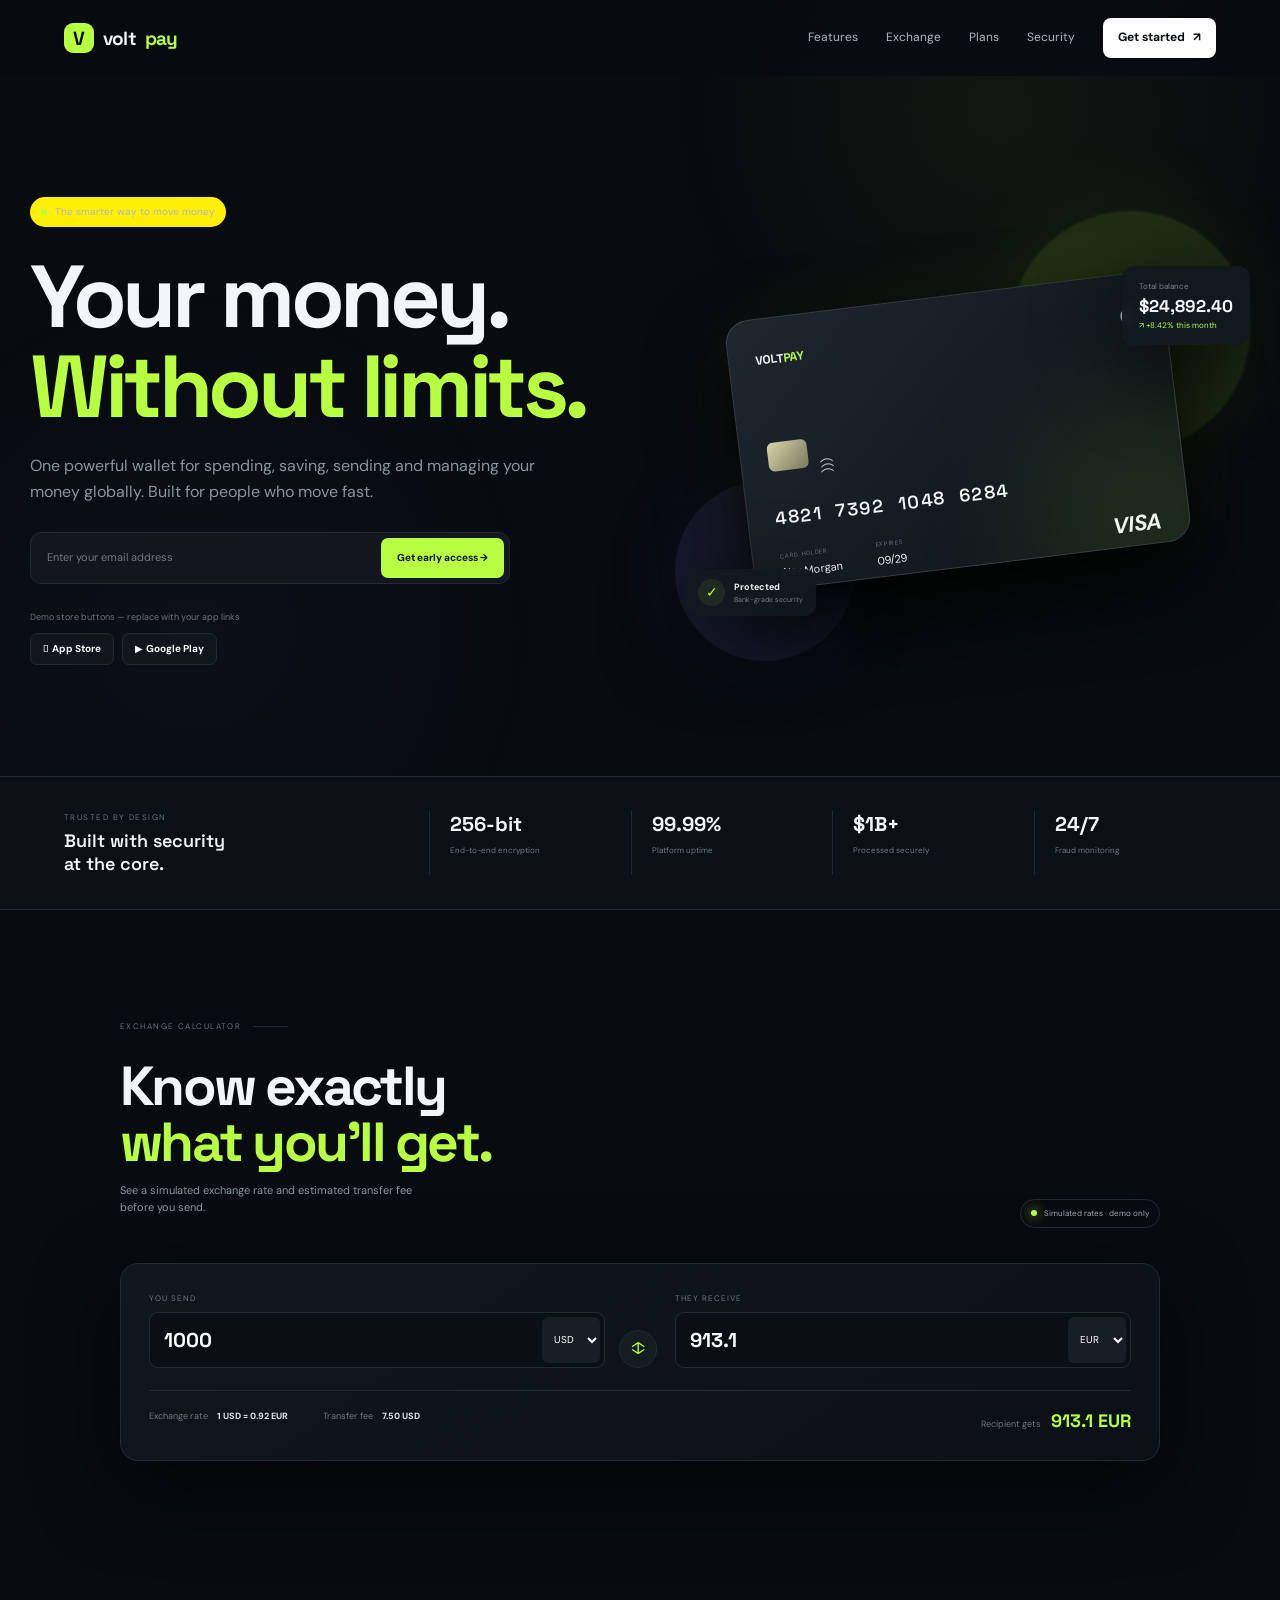
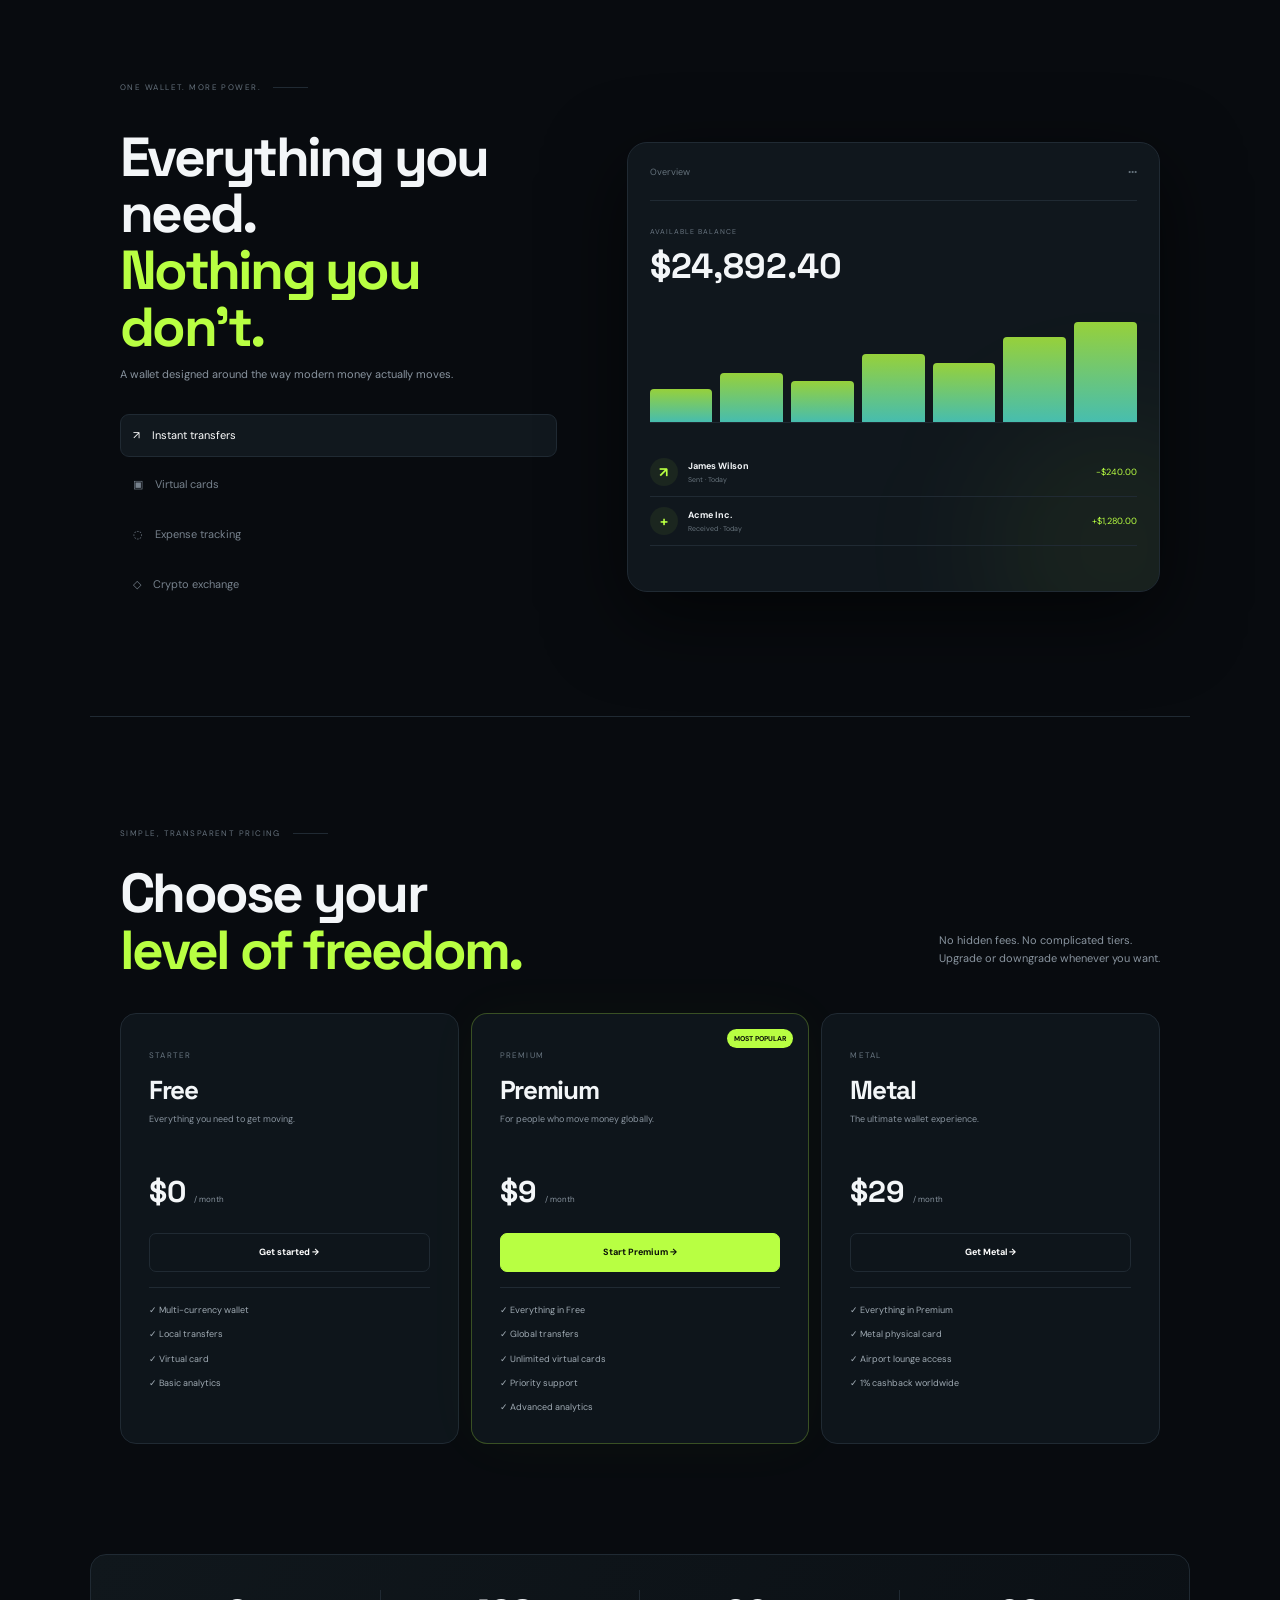
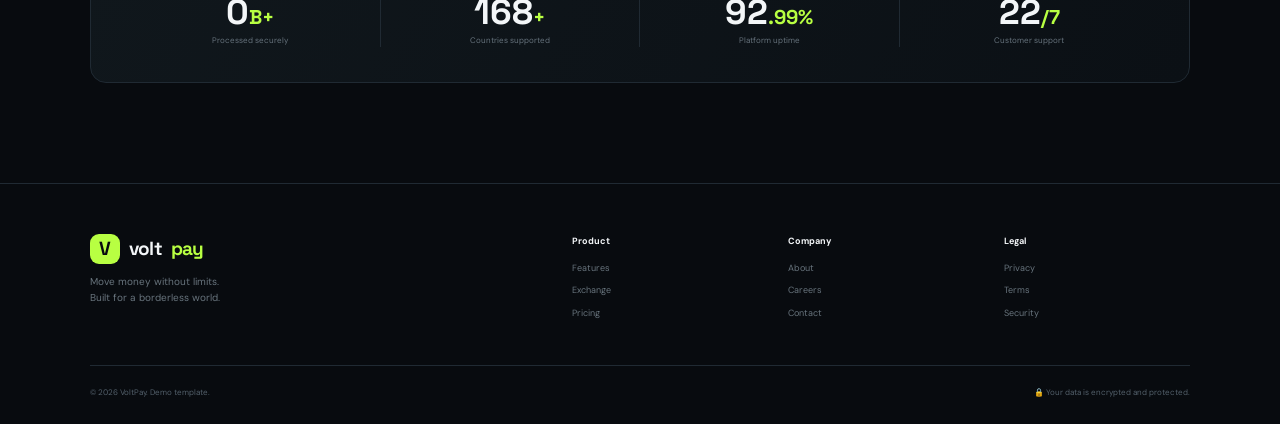
==== commit ee3e0461: "feat: strengthen VoltPay SEO and demo clarity" ====
--- a/index.html
+++ b/index.html
@@ -14,9 +14,10 @@
   <link rel="preconnect" href="https://fonts.googleapis.com">
   <link rel="preconnect" href="https://fonts.gstatic.com" crossorigin>
   <link href="https://fonts.googleapis.com/css2?family=DM+Sans:wght@400;500;600;700&family=Space+Grotesk:wght@600;700&display=swap" rel="stylesheet">
-  <title>VoltPay — Digital Wallet Template</title>
   <link rel="stylesheet" href="css/styles.css">
   <link rel="stylesheet" href="css/phase-3-fixes.css">
+  <link rel="stylesheet" href="css/accessibility-fixes.css">
+  <title>VoltPay — Digital Wallet Template</title>
 </head>
 <body>
 <header class="site-header" id="site-header">
--- a/css/accessibility-fixes.css
+++ b/css/accessibility-fixes.css
@@ -0,0 +1,22 @@
+/* =========================================================
+   VOLTPAY ACCESSIBILITY POLISH
+   Keep keyboard focus visible without changing the visual system.
+   ========================================================= */
+
+:where(a, button, input, select):focus-visible {
+  outline: 2px solid var(--lime);
+  outline-offset: 3px;
+}
+
+.signup input:focus-visible,
+.calc-field input:focus-visible,
+.calc-field select:focus-visible {
+  outline: 2px solid var(--lime);
+  outline-offset: 2px;
+}
+
+@media (prefers-reduced-motion: reduce) {
+  :where(a, button, input, select) {
+    scroll-behavior: auto;
+  }
+}
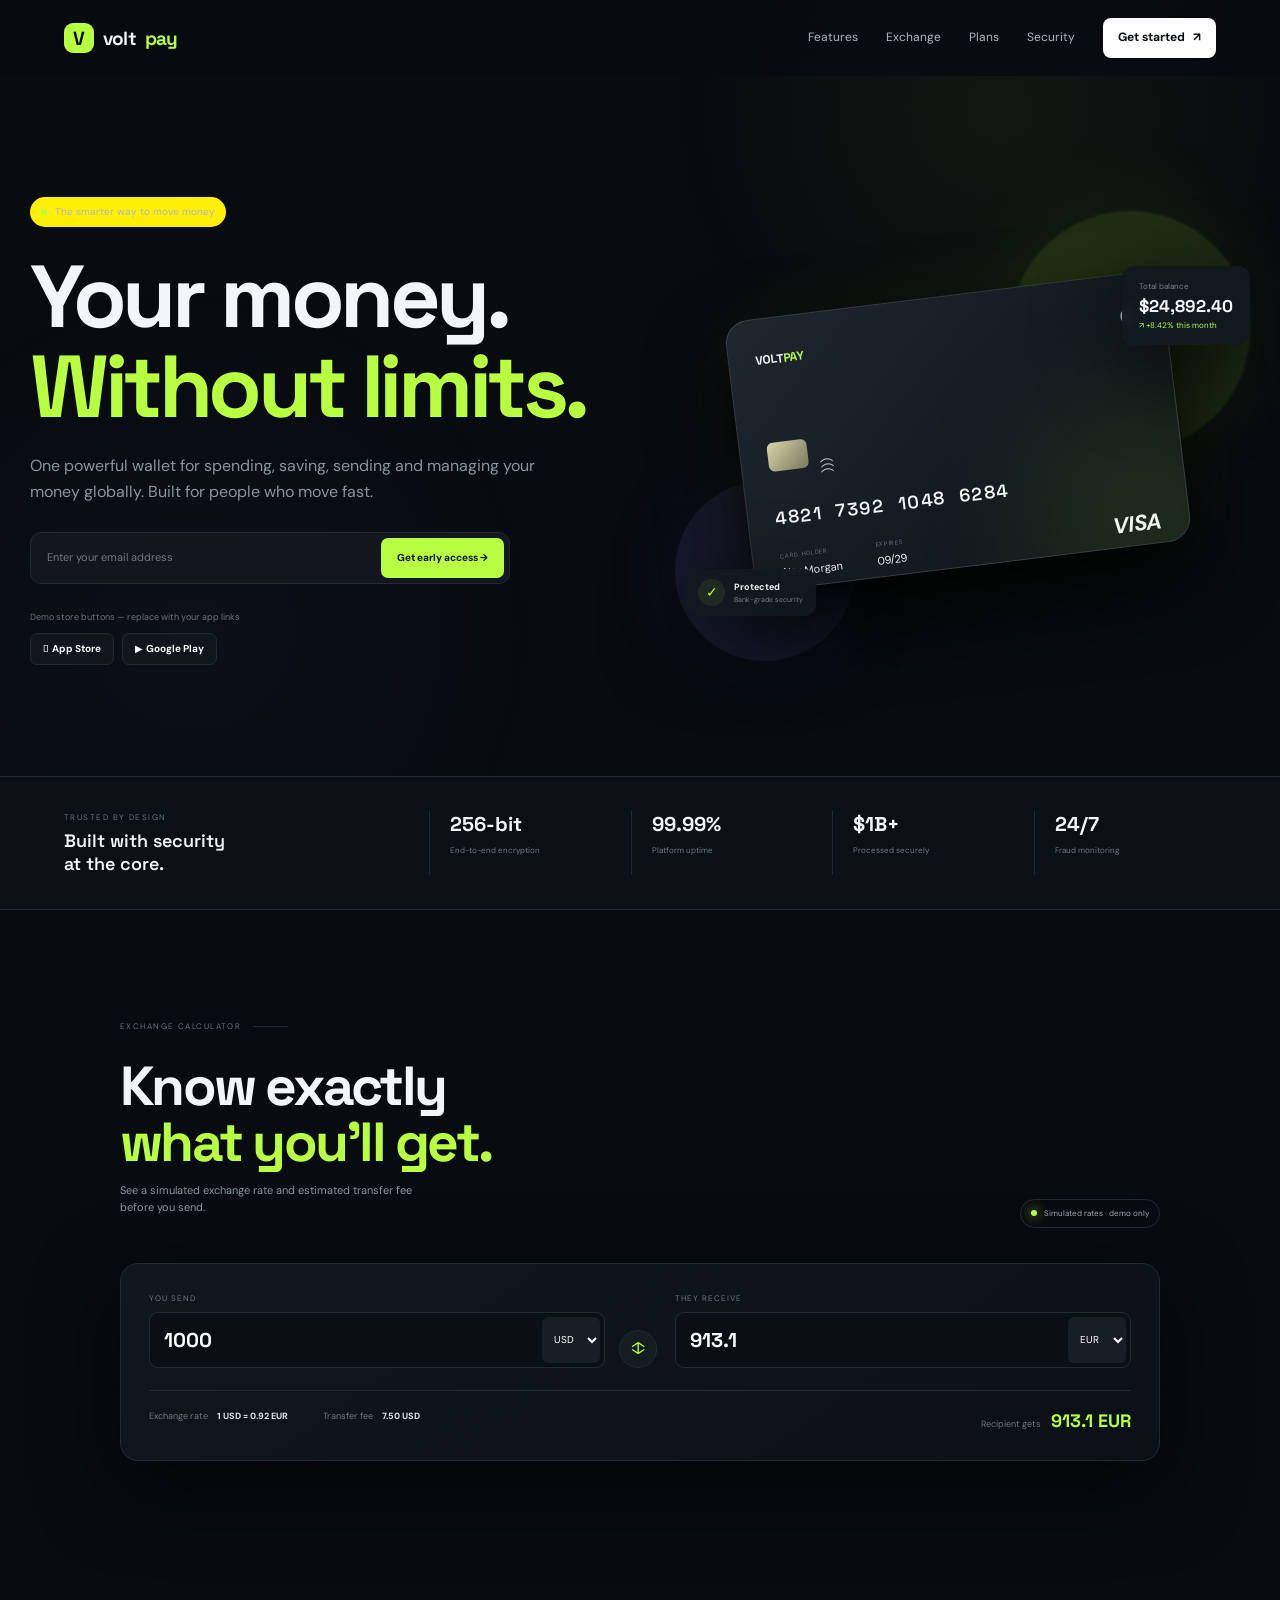
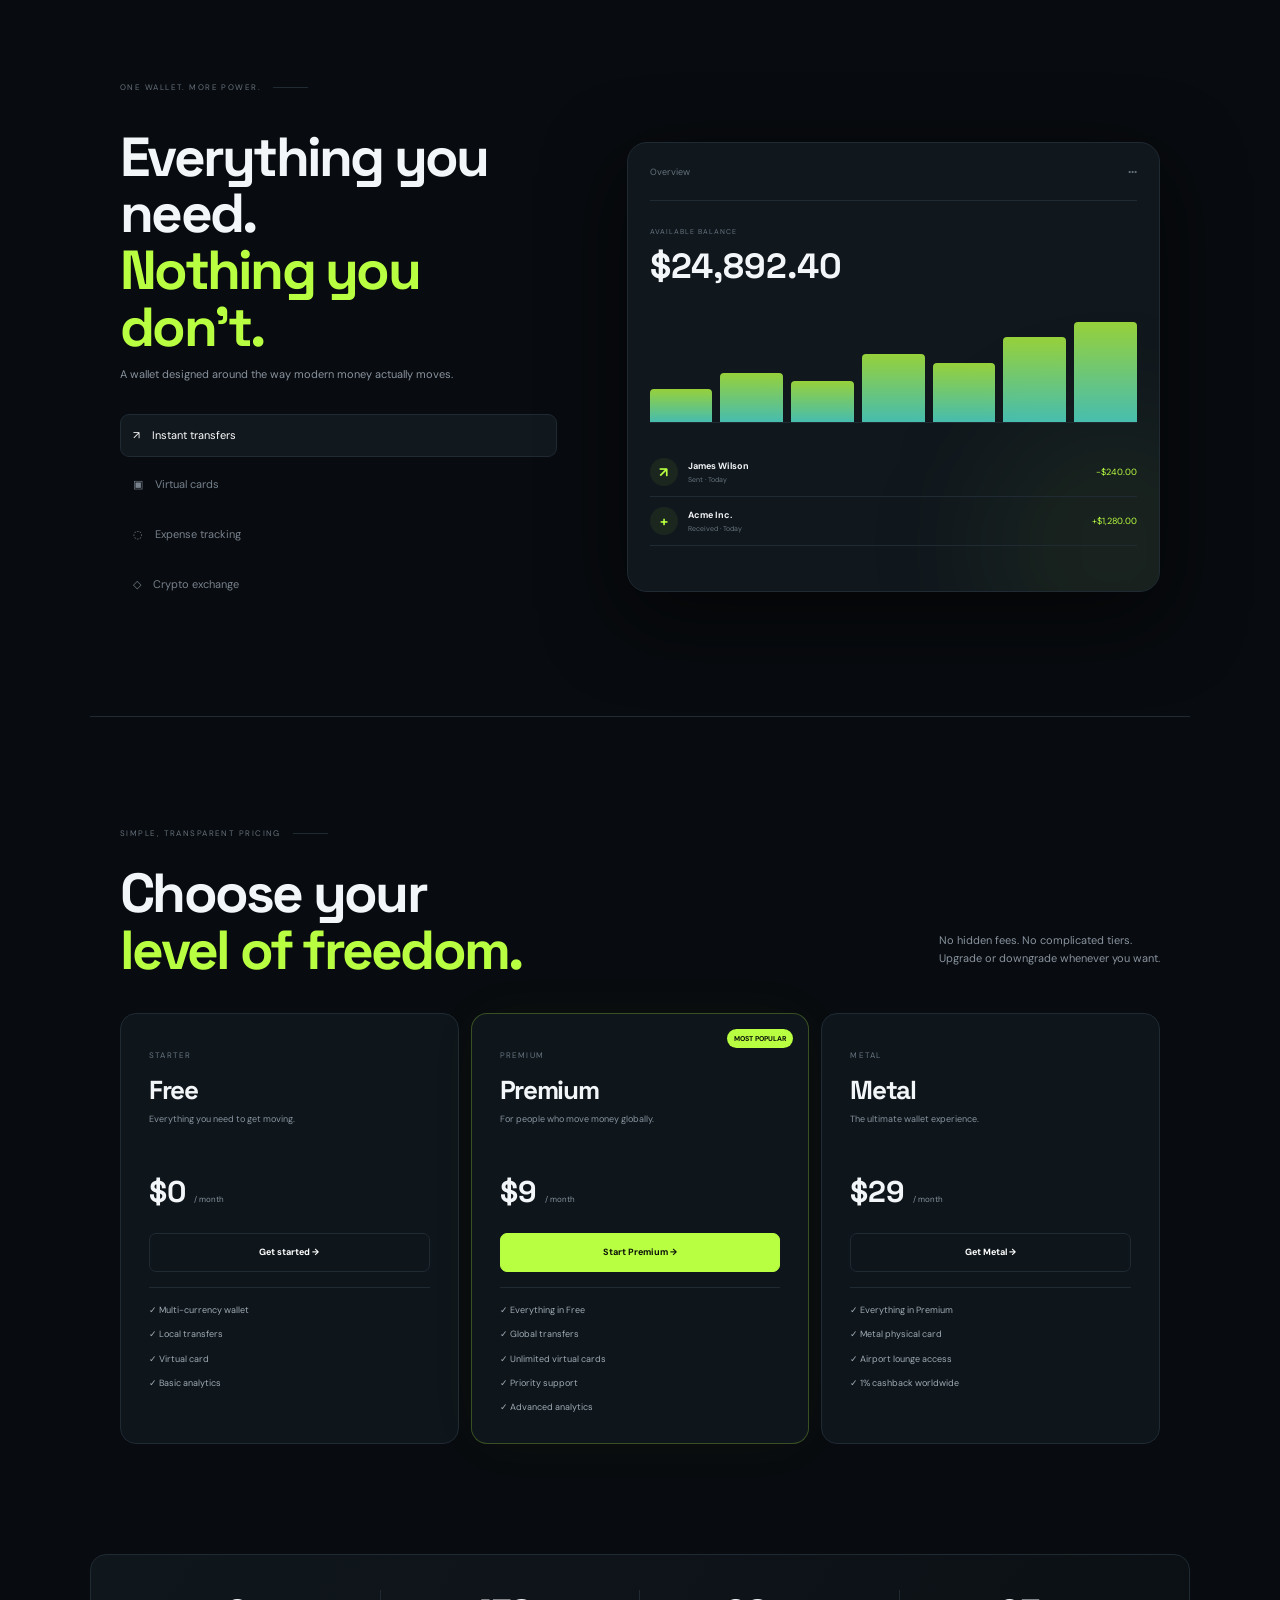
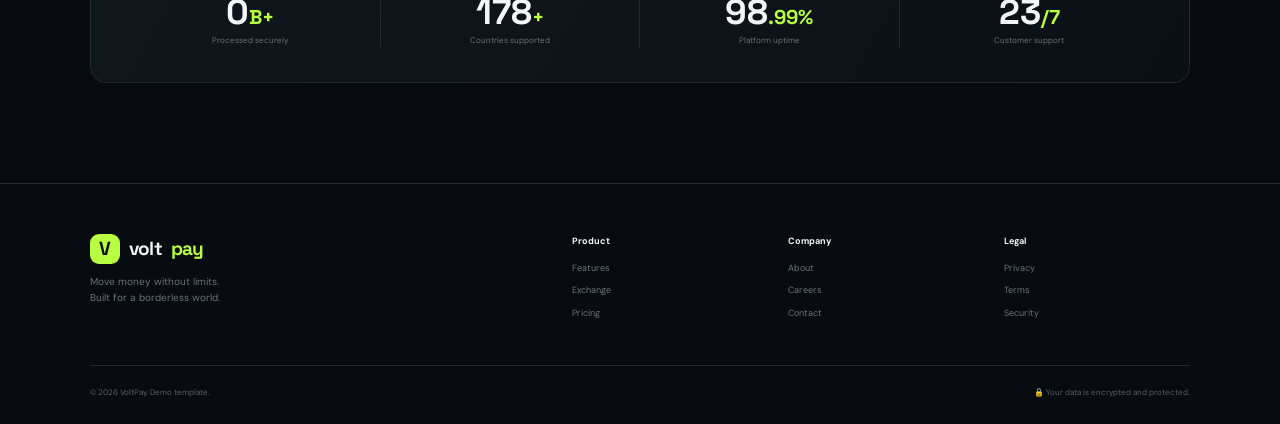
==== commit 665993fb: "feat: make VoltPay footer links functional" ====
--- a/index.html
+++ b/index.html
@@ -21,7 +21,7 @@
 </head>
 <body>
 <header class="site-header" id="site-header">
-  <a class="logo" href="#" aria-label="VoltPay home"><span class="logo-mark">V</span>volt<span>pay</span></a>
+  <a class="logo" href="index.html" aria-label="VoltPay home"><span class="logo-mark">V</span>volt<span>pay</span></a>
   <nav class="nav" id="nav" aria-label="Primary navigation">
     <a href="#features">Features</a>
     <a href="#calculator">Exchange</a>
@@ -183,11 +183,11 @@
 
 <footer id="footer">
   <div class="footer-main">
-    <div><a class="logo" href="#" aria-label="VoltPay home"><span class="logo-mark">V</span>volt<span>pay</span></a><p>Move money without limits.<br>Built for a borderless world.</p></div>
+    <div><a class="logo" href="index.html" aria-label="VoltPay home"><span class="logo-mark">V</span>volt<span>pay</span></a><p>Move money without limits.<br>Built for a borderless world.</p></div>
     <div class="footer-links">
       <div><b>Product</b><a href="#features">Features</a><a href="#calculator">Exchange</a><a href="#pricing">Pricing</a></div>
-      <div><b>Company</b><a href="#footer">About</a><a href="#footer">Careers</a><a href="#signup">Contact</a></div>
-      <div><b>Legal</b><a href="#footer">Privacy</a><a href="#footer">Terms</a><a href="#security">Security</a></div>
+      <div><b>Company</b><a href="about.html">About</a><a href="careers.html">Careers</a><a href="contact.html">Contact</a></div>
+      <div><b>Legal</b><a href="privacy.html">Privacy</a><a href="terms.html">Terms</a><a href="#security">Security</a></div>
     </div>
   </div>
   <div class="footer-bottom"><span>© 2026 VoltPay. Demo template.</span><span>🔒 Your data is encrypted and protected.</span></div>
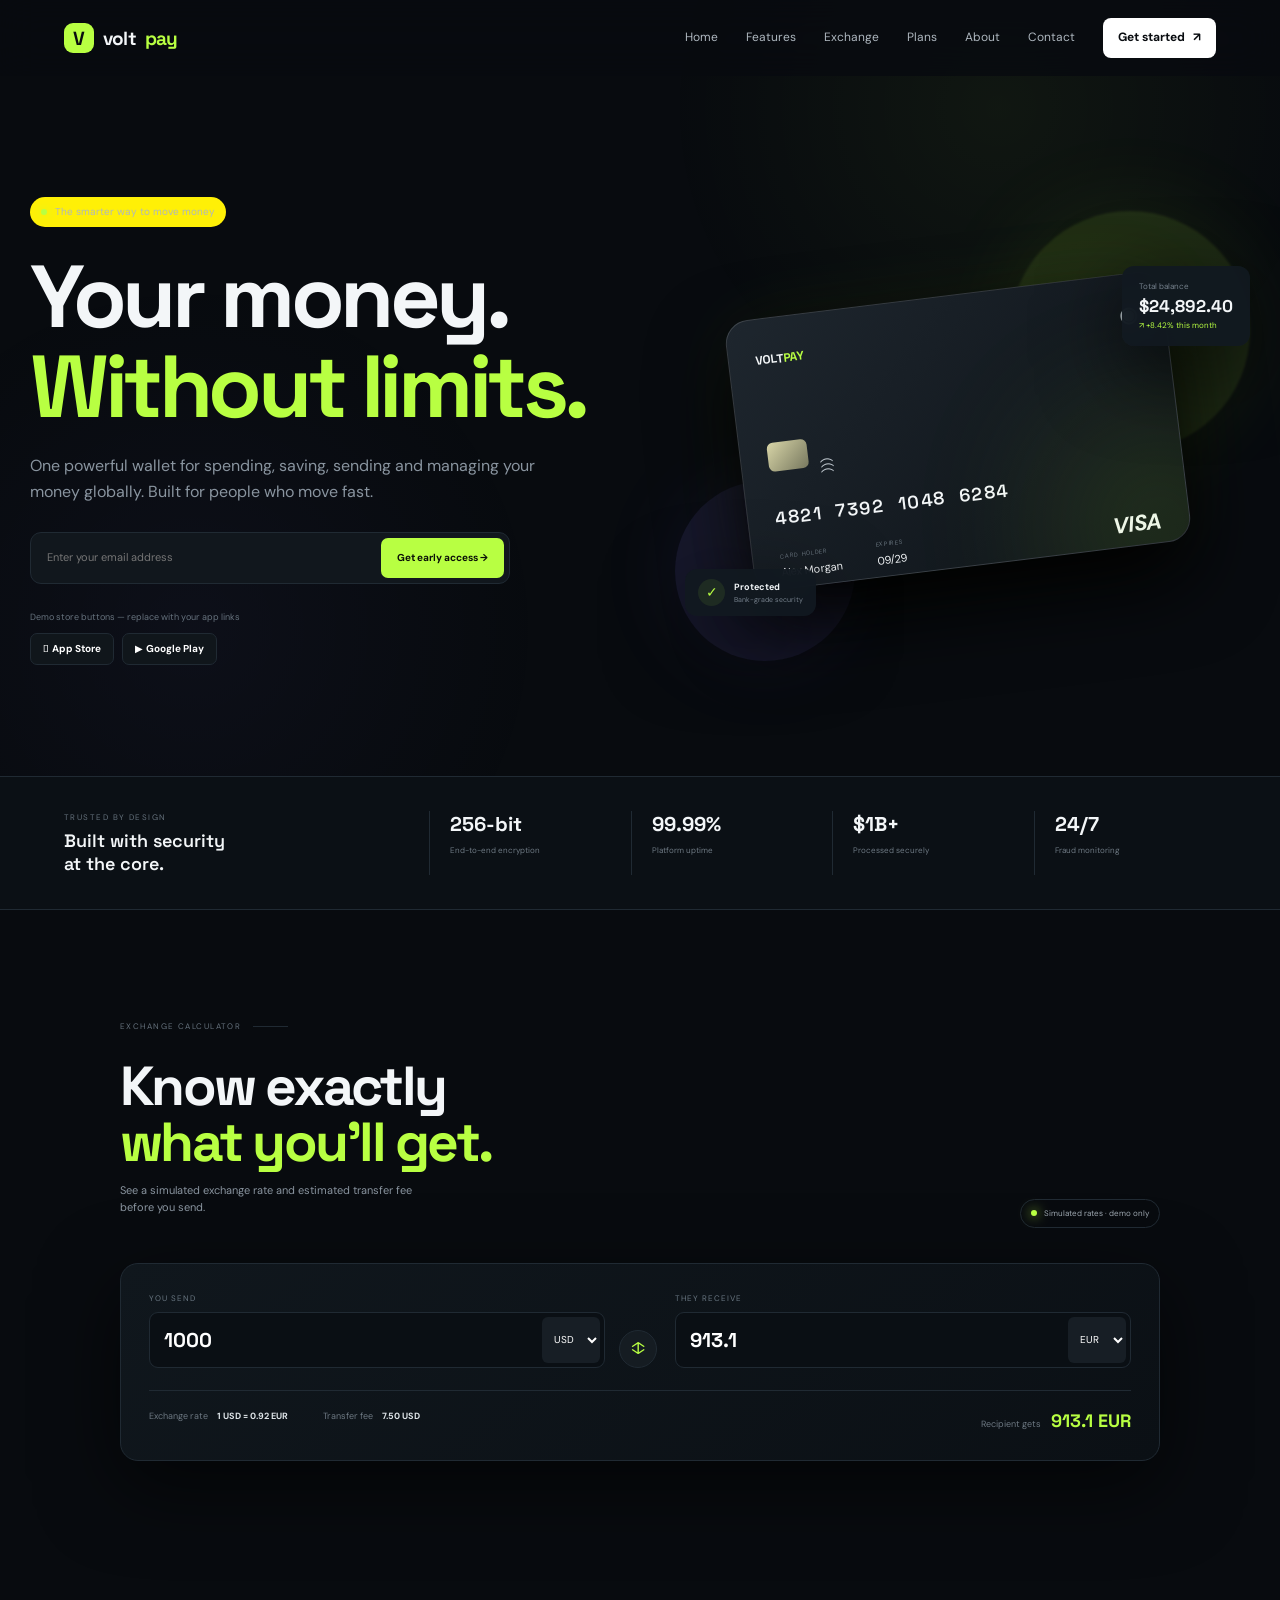
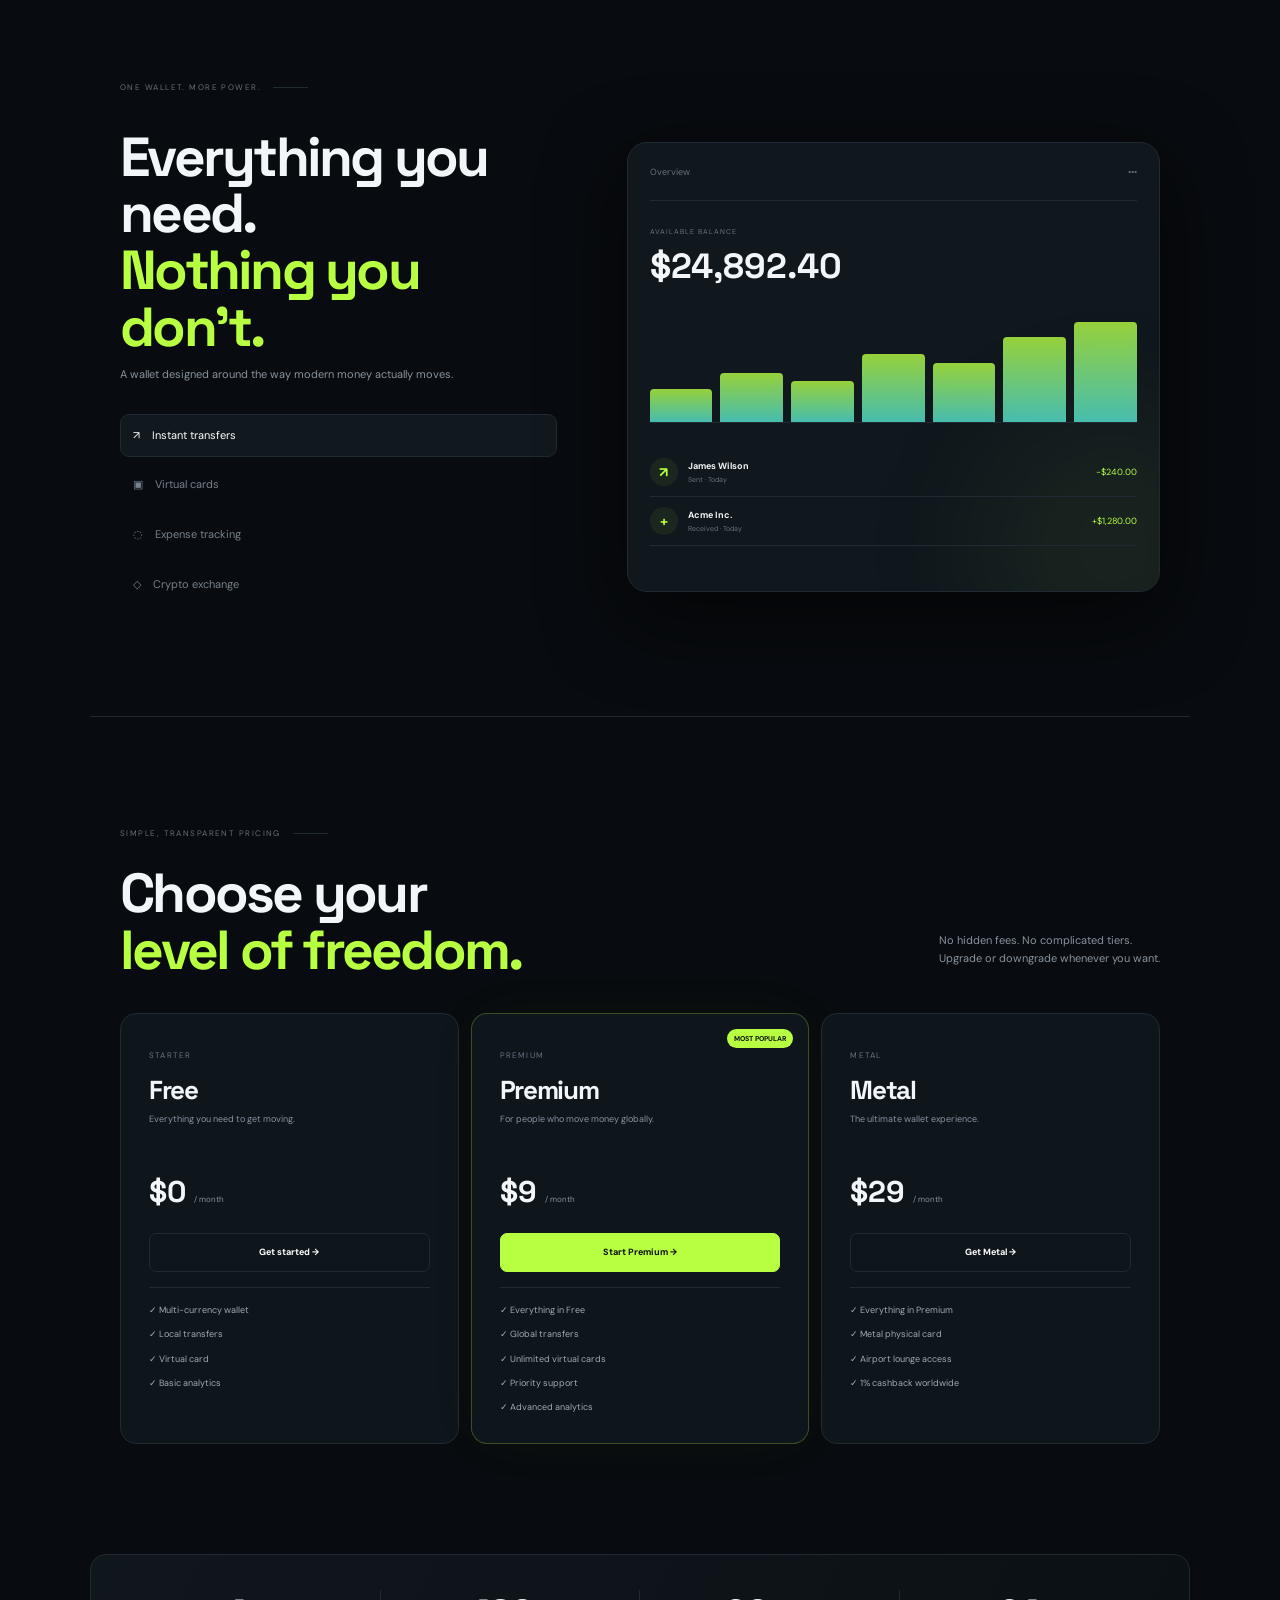
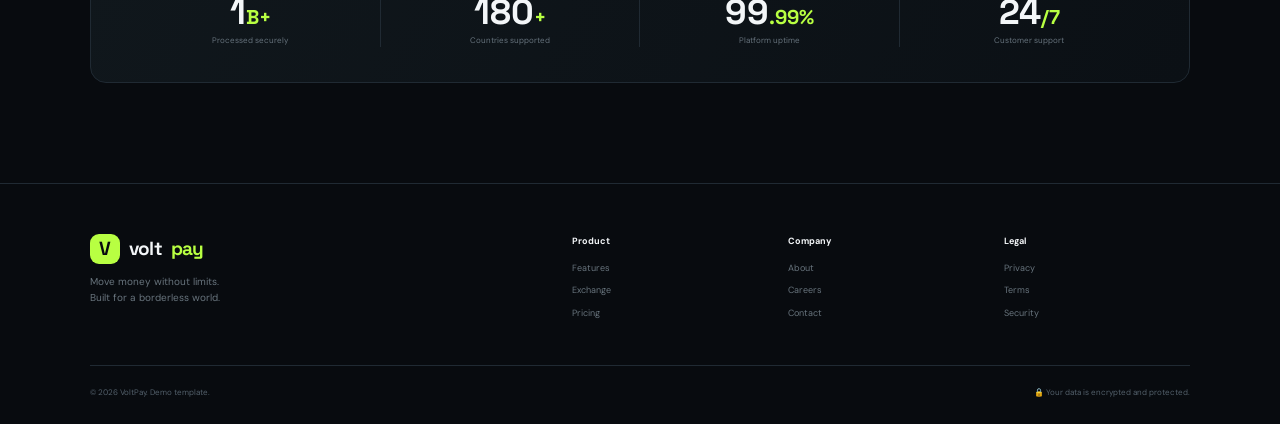
==== commit d514bd31: "Fix VoltPay primary navigation and pricing button actions" ====
--- a/index.html
+++ b/index.html
@@ -23,10 +23,12 @@
 <header class="site-header" id="site-header">
   <a class="logo" href="index.html" aria-label="VoltPay home"><span class="logo-mark">V</span>volt<span>pay</span></a>
   <nav class="nav" id="nav" aria-label="Primary navigation">
+    <a href="index.html">Home</a>
     <a href="#features">Features</a>
     <a href="#calculator">Exchange</a>
     <a href="#pricing">Plans</a>
-    <a href="#security">Security</a>
+    <a href="about.html">About</a>
+    <a href="contact.html">Contact</a>
     <a class="nav-cta" href="#signup">Get started <b>↗</b></a>
   </nav>
   <button class="menu-toggle" id="menu-toggle" aria-label="Open navigation" aria-expanded="false">☰</button>
@@ -167,9 +169,9 @@
     <p>No hidden fees. No complicated tiers.<br>Upgrade or downgrade whenever you want.</p>
   </div>
   <div class="price-grid">
-    <article><span class="plan-tag">STARTER</span><h3>Free</h3><p>Everything you need to get moving.</p><strong>$0 <small>/ month</small></strong><button type="button">Get started →</button><ul><li>✓ Multi-currency wallet</li><li>✓ Local transfers</li><li>✓ Virtual card</li><li>✓ Basic analytics</li></ul></article>
-    <article class="featured"><span class="popular">MOST POPULAR</span><span class="plan-tag">PREMIUM</span><h3>Premium</h3><p>For people who move money globally.</p><strong>$9 <small>/ month</small></strong><button type="button">Start Premium →</button><ul><li>✓ Everything in Free</li><li>✓ Global transfers</li><li>✓ Unlimited virtual cards</li><li>✓ Priority support</li><li>✓ Advanced analytics</li></ul></article>
-    <article><span class="plan-tag">METAL</span><h3>Metal</h3><p>The ultimate wallet experience.</p><strong>$29 <small>/ month</small></strong><button type="button">Get Metal →</button><ul><li>✓ Everything in Premium</li><li>✓ Metal physical card</li><li>✓ Airport lounge access</li><li>✓ 1% cashback worldwide</li></ul></article>
+    <article><span class="plan-tag">STARTER</span><h3>Free</h3><p>Everything you need to get moving.</p><strong>$0 <small>/ month</small></strong><button type="button" data-plan="Starter">Get started →</button><ul><li>✓ Multi-currency wallet</li><li>✓ Local transfers</li><li>✓ Virtual card</li><li>✓ Basic analytics</li></ul></article>
+    <article class="featured"><span class="popular">MOST POPULAR</span><span class="plan-tag">PREMIUM</span><h3>Premium</h3><p>For people who move money globally.</p><strong>$9 <small>/ month</small></strong><button type="button" data-plan="Premium">Start Premium →</button><ul><li>✓ Everything in Free</li><li>✓ Global transfers</li><li>✓ Unlimited virtual cards</li><li>✓ Priority support</li><li>✓ Advanced analytics</li></ul></article>
+    <article><span class="plan-tag">METAL</span><h3>Metal</h3><p>The ultimate wallet experience.</p><strong>$29 <small>/ month</small></strong><button type="button" data-plan="Metal">Get Metal →</button><ul><li>✓ Everything in Premium</li><li>✓ Metal physical card</li><li>✓ Airport lounge access</li><li>✓ 1% cashback worldwide</li></ul></article>
   </div>
 </section>
 
@@ -194,4 +196,4 @@
 </footer>
 <script src="js/app.js"></script>
 </body>
-</html>
+</html>
